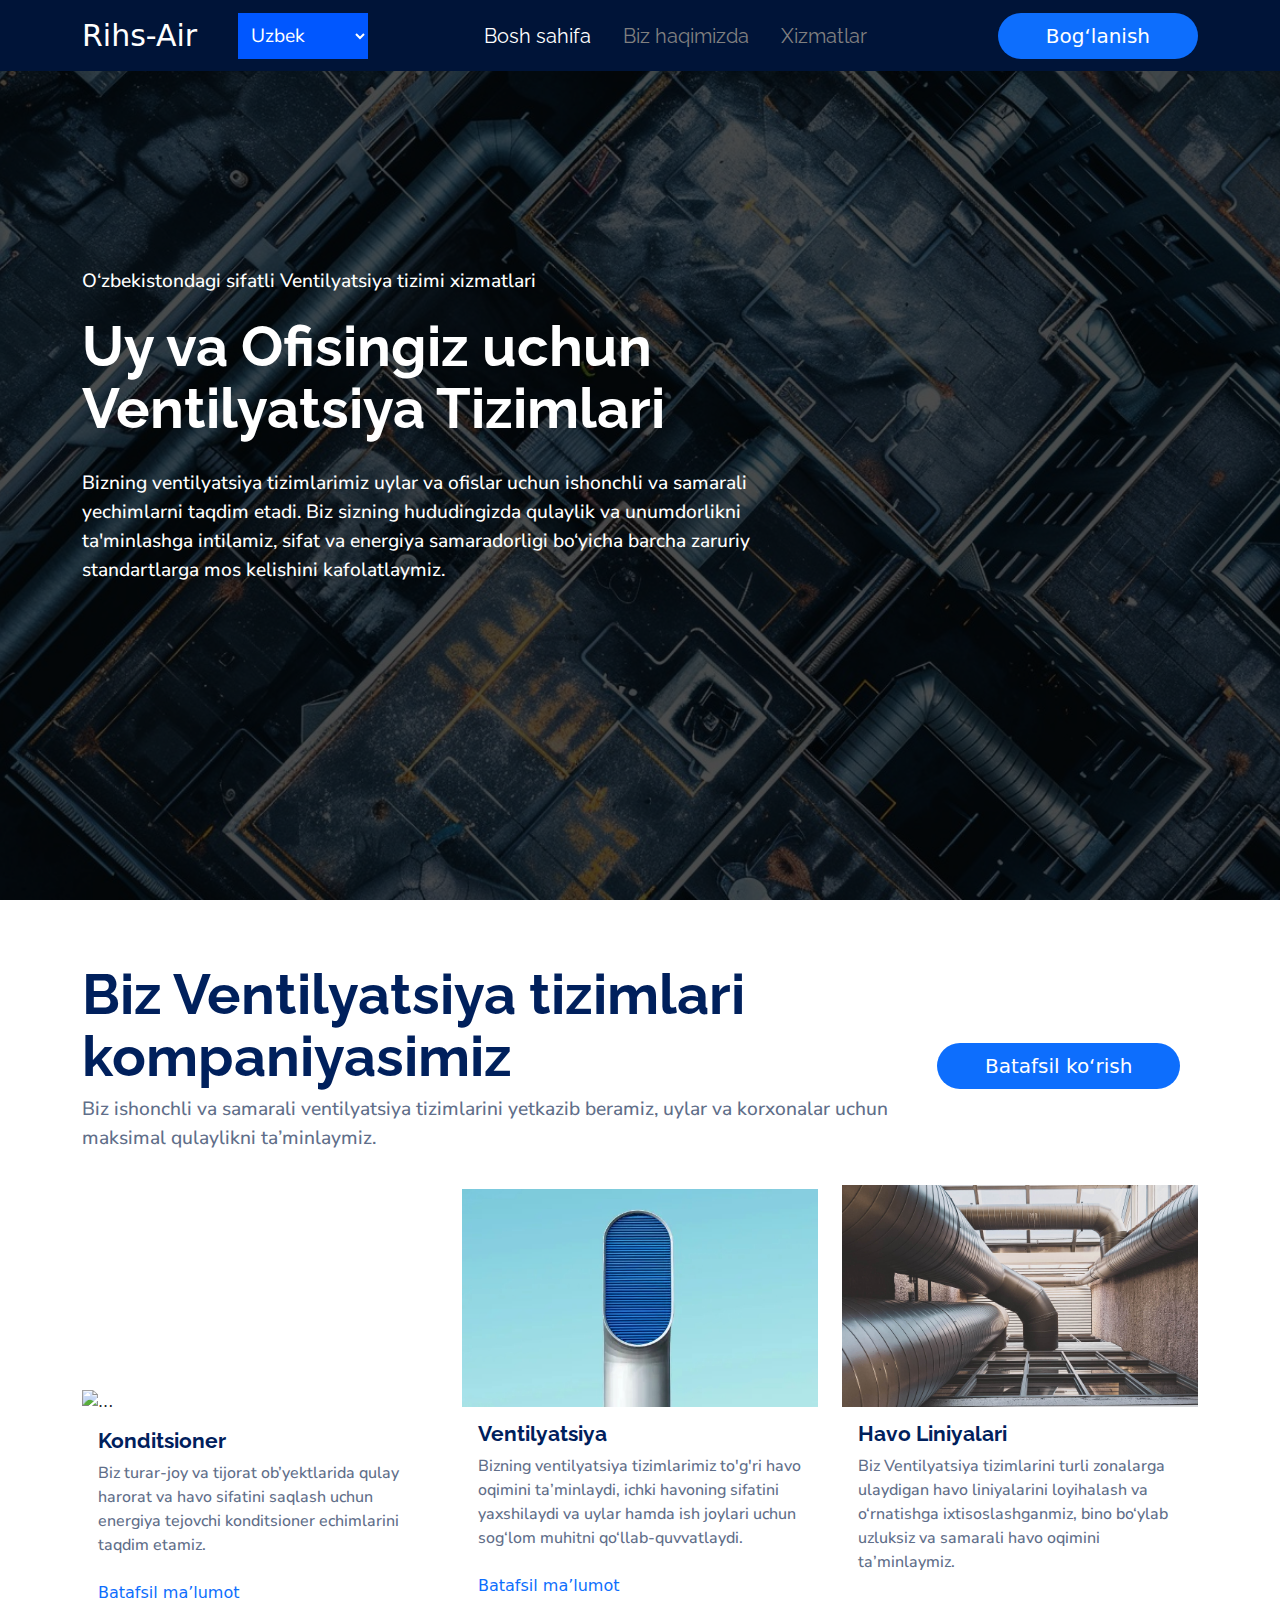
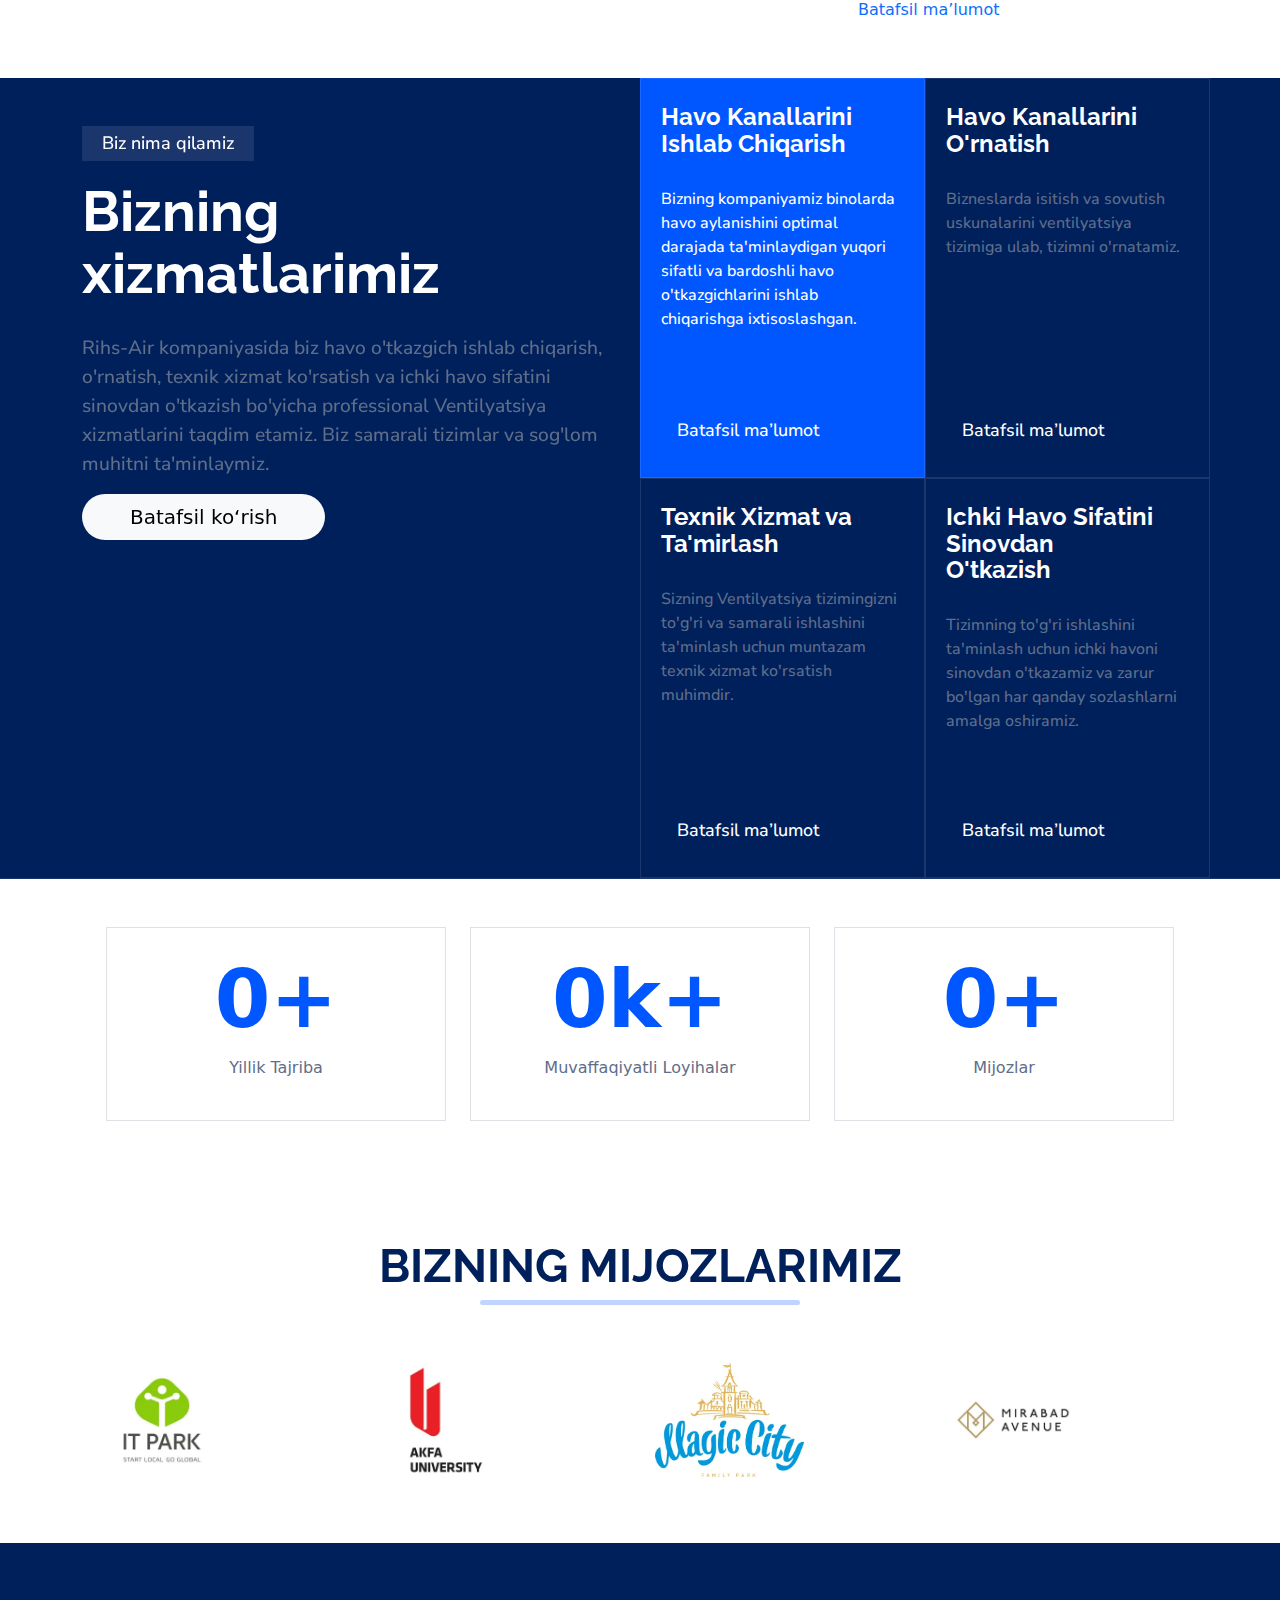
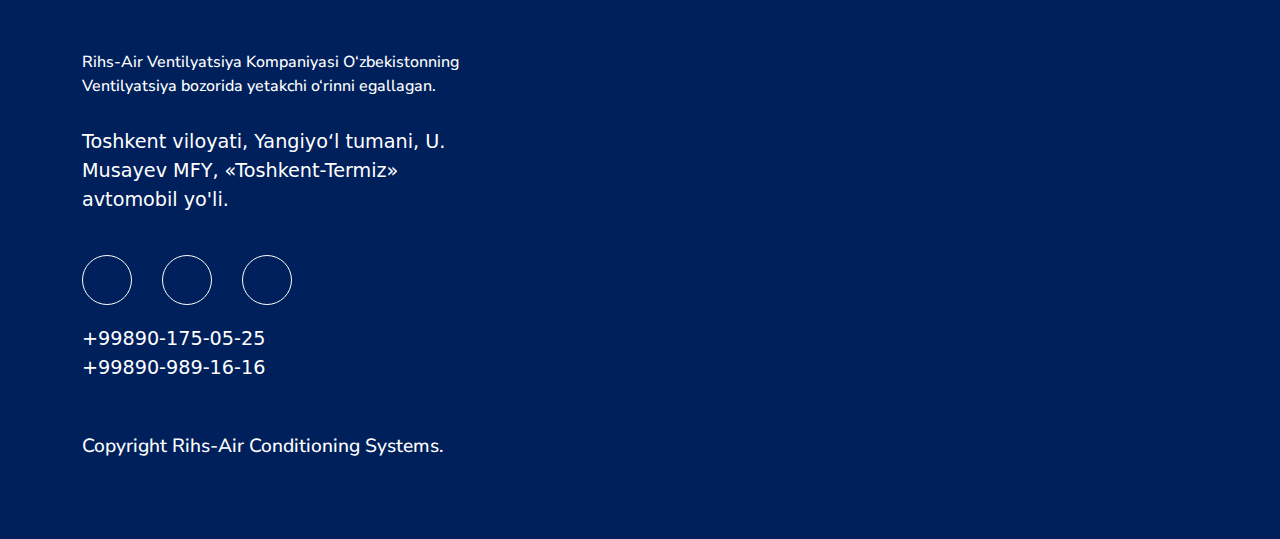
==== index.html @ bf38c109 "Update index.html" ====
<!DOCTYPE html>
<html lang="en">
<head>
    <meta charset="UTF-8">
    <meta name="viewport" content="width=device-width, initial-scale=1.0">
    <title>Home</title>

    <!-- Links -->
    <link rel="stylesheet" href="css/style.css">

    <!-- Bootstrap link -->
    <link rel="stylesheet" href="	https://cdn.jsdelivr.net/npm/bootstrap@5.3.3/dist/css/bootstrap.min.css">
    <link rel="stylesheet" href="	https://cdn.jsdelivr.net/npm/bootstrap@5.3.3/dist/js/bootstrap.bundle.min.js">

    <!-- Icon link -->
    <link rel="stylesheet" href="https://cdnjs.cloudflare.com/ajax/libs/font-awesome/6.6.0/css/all.min.css" integrity="sha512-Kc323vGBEqzTmouAECnVceyQqyqdsSiqLQISBL29aUW4U/M7pSPA/gEUZQqv1cwx4OnYxTxve5UMg5GT6L4JJg==" crossorigin="anonymous" referrerpolicy="no-referrer" />
</head>
<body>
    <!-- Navigation Bar -->
    <div class="navigation-bar">
        <nav class="navbar navbar-expand-lg navbar-dark">
            <div class="container">
                <!-- Logo -->
                <a class="navbar-brand" href="#">
                    <h5" class="offcanvas-title" id="offcanvasNavbarLabel">Rihs-Air <i class="fa-solid fa-wind text-primary"></i></h5>
                </a>
                <!-- Language Selector -->
                <select id="language-selector" class="language-selector">
                    <option value="uz">Uzbek</option>
                    <option value="en">English </option>
                    <option value="ru">Russian</option>
                </select>
                
                <!-- Toggle Btn -->
                <button class="navbar-toggler shadow-none border-0 bg-primary" type="button" data-bs-toggle="offcanvas" data-bs-target="#offcanvasNavbar" aria-controls="offcanvasNavbar" aria-label="Toggle navigation">
                    <span class="navbar-toggler-icon "></span>
                </button>
          
                <!-- SideBar -->
                <div class="sidebar offcanvas offcanvas-start" tabindex="-1" id="offcanvasNavbar" aria-labelledby="offcanvasNavbarLabel">
              
                    <!-- Sidebar Header -->
                    <div class="offcanvas-header border-bottom">
                        <h5 class="offcanvas-title" id="offcanvasNavbarLabel">Rihs-Air <i class="fa-solid fa-wind text-primary"></i></h5>
                        <button type="button" class="btn-close bg-white" data-bs-dismiss="offcanvas" aria-label="Close"></button>
                    </div>
              
                    <!-- Sidebar Body -->
                    <div class="offcanvas-body d-flex flex-column p-4 p-lg-0 flex-lg-row">
                        <ul class="navbar-nav justify-content-center align-items-center fs-5 flex-grow-1 pe-3">
                            <li class="nav-item mx-2">
                                <a 
                                    class="nav-link acive" 
                                    aria-current="page" 
                                    href="index.html"
                                    id="nav-home"
                                ></a>
                            </li>
                            <li class="nav-item mx-2">
                                <a 
                                    class="nav-link" 
                                    href="about.html"
                                    id="nav-about"
                                ></a>
                            </li>
                            <li class="nav-item mx-2">
                                <a 
                                    class="nav-link" 
                                    href="services.html"
                                    id="nav-service"
                                ></a>
                            </li>
                        </ul>
                        <!-- Get in Touch -->
                        <div class="d-flex justify-content-center align-items-center">
                            <a href="#footer">
                                <button 
                                    type="button" 
                                    class="btn btn-primary border-0 rounded-5 px-5 py-2 fs-5"
                                    id="contact-button"
                                ></button>
                            </a>
                        </div>
                    </div>
                </div>
            </div>
        </nav>
    </div>
    <!-- Header -->
    <header class="header">
        <div class="header-box pt-3">
            <!-- Home Banner -->
            <div class="container home_banner">
                <div class="home_banner_section d-flex row">
                    <div class="col-12 col-lg-8 banner_text_block">
                        <p class="link" id="header-link"></p>
                        <h1 class="hero" id="header-title"></h1>
                        <p class="description" id="header-description"></p>
                    </div>
                </div>
            </div>
        </div>
    </header>

    <!-- About -->
    <section class="about">
        <div class="container">
            <div class="row about d-flex align-items-center py-3 mt-2 mt-lg-5">
              <div class="col-lg-9 col-sm-12">
                <h2 id="about-main-title"></h2>
                <p class="description" id="about-main-desc"></p>
              </div>
              <div class="col-lg-3 col-sm-12">
                <a href="about.html">
                    <button 
                        type="button" 
                        class="btn btn-primary border-0 rounded-5 px-5 py-2 fs-5 view-button"
                    ></button>
                </a>
              </div>
            </div>
            <div class="section service_section">
              <div class="row row-cols-1 row-cols-md-3 g-4  mb-5 border-1">
                <div class="col">
                  <div class="card h-100 border-0">
                    <img src="about/air-conditioning.jpg" class="card-img-top rounded-0" alt="...">
                    <div class="card-body">
                      <h5 class="card-title" id="about-card-title1"></h5>
                      <p class="card-text" id="about-card-desc1"></p>
                    </div>
                    <div class="card-footer border-0 bg-white">
                        <a 
                            href="about.html#about_section_1"
                            class="learn-more"
                            > <i class="fa-solid fa-arrow-up-right-from-square"></i>
                        </a>
                    </div>
                  </div>
                </div>
                <div class="col">
                  <div class="card h-100 border-0" id="ventilation">
                    <img src="images/about/ventilation.jpg" class="card-img-top rounded-0" alt="...">
                    <div class="card-body">
                      <h5 class="card-title" id="about-card-title2"></h5>
                      <p class="card-text" id="about-card-desc2"></p>
                    </div>
                    <div class="card-footer border-0 bg-white">
                        <a 
                            href="pages/about.html#about_section_1"
                            class="learn-more"
                            > <i class="fa-solid fa-arrow-up-right-from-square"></i>
                        </a>
                    </div>
                  </div>
                </div>
                <div class="col">
                  <div class="card h-100 border-0" id="air-lines">
                    <img src="images/about/air-lines.jpg" class="card-img-top rounded-0" alt="...">
                    <div class="card-body">
                      <h5 class="card-title" id="about-card-title3"></h5>
                      <p class="card-text" id="about-card-desc3"></p>
                    </div>
                    <div class="card-footer border-0 bg-white">
                        <a 
                            href="about.html#about_section_1"
                            class="learn-more"
                            > <i class="fa-solid fa-arrow-up-right-from-square"></i>
                        </a>
                    </div>
                  </div>
                </div>
              </div>
            </div>
          </div>
    </section>

    <!-- Our services starts -->
    <section class="our-services">
        <div class="container">
            <div class="row">
                <div class="text-block py-5 col-12 col-md-6 col-lg-6">
                    <div class="subheading" id="subheading"></div>
                    <h2 id="service-main-title"></h2>
                    <p class="description" id="service-main-desc"></p>
                    <a href="services.html#services">
                        <button type="button" class="btn btn-light border-0 rounded-5 px-5 py-2 fs-5 view-button"></button>
                    </a>
                </div>
                <div class="blocks-wrap col-12 col-md-6 col-sm-12">
                    <div class="cards_box row row-cols-lg-2 row-cols-md-1">
                        <!-- hvac producing -->
                        <div class="card  rounded-0 active">
                            <div class="card_body">
                                <h5 class="card-title" id="service-card-title1"></h5>
                                <p class="card-text text-white" id="service-card-desc1"></p>
                            </div>
                            <div class="card-footer rounded-0 bg-transparent border-0">
                                <a href="services.html#hvac-producing" class="learn-more"> <i class="fa-solid fa-arrow-up-right-from-square"></i></a>
                            </div>
                        </div>
                        <!-- hvac installation -->
                        <div class="card  rounded-0">
                            <div class="card_body">
                                <h5 class="card-title" id="service-card-title2"></h5>
                                <p class="card-text" id="service-card-desc2"></p>
                            </div>
                            <div class="card-footer rounded-0 bg-transparent border-0">
                                <a href="services.html#air-installation" class="learn-more"> <i class="fa-solid fa-arrow-up-right-from-square"></i></a>
                            </div>
                        </div>
                        <!-- maintance and repair -->
                        <div class="card rounded-0">
                            <div class="card_body">
                                <h5 class="card-title" id="service-card-title3"></h5>
                                <p class="card-text" id="service-card-desc3"></p>
                            </div>
                            <div class="card-footer rounded-0 bg-transparent border-0">
                                <a href="services.html#maintance-repair" class="learn-more"> <i class="fa-solid fa-arrow-up-right-from-square"></i></a>
                            </div>
                        </div>
                        <!-- indoor quality air testing -->
                        <div class="card rounded-0">
                            <div class="card_body">
                                <h5 class="card-title" id="service-card-title4"></h5>
                                <p class="card-text" id="service-card-desc4"></p>
                            </div>
                            <div class="card-footer rounded-0 bg-transparent border-0">
                                <a href="services.html#air-testing" class="learn-more"> <i class="fa-solid fa-arrow-up-right-from-square"></i></a>
                            </div>
                        </div>
                    </div>
                </div>
            </div>
        </div>
    </section>

    <!-- Numbers Section -->
    <section class="container">
        <div class="numbers-section">
            <!-- Numbers Wrapper -->
            <div class="section_2">
                <div class="container">
                    <!-- Numbers Wrapper -->
                    <div class="container py-5">
                        <div class="row text-center counters">
                            <div class="col-12 col-md-4 mb-4">
                                <div class="counter border p-4">
                                    <h1 class="display-4"><span data-count="16">0</span>+</h1>
                                    <p id="numbers-experience-text"></p>
                                </div>
                            </div>
                            <div class="col-12 col-md-4 mb-4">
                                <div class="counter border p-4">
                                    <h1 class="display-4"><span data-count="1">0</span>k+</h1>
                                    <p id="numbers-project-text"></p>
                                </div>
                            </div>
                            <div class="col-12 col-md-4 mb-4">
                                <div class="counter border p-4">
                                    <h1 class="display-4"><span data-count="50">0</span>+</h1>
                                    <p id="numbers-client-text"></p>
                                </div>
                            </div>
                        </div>
                    </div>
                </div>
            </div>
        </div>
    </section>

    <!-- Our Clients -->
    <section id="logoCarousel" class="container carousel slide my-5" data-ride="carousel">
        <h2 id="clients-main-title"></h2>
        <hr>
        <div class="carousel-inner">
            <div class="carousel-item active">
                <div class="row">
                    <div class="col-6 col-md-3"><a href="https://example1.com"><img src="images/client-logos/it-park.webp" class="img" alt="Logo 1"></a></div>
                    <div class="col-6 col-md-3"><a href="https://example2.com"><img src="images/client-logos/akfa-university.webp" class="img-fluid" alt="Logo 2"></a></div>
                    <div class="col-6 col-md-3"><a href="https://example3.com"><img src="images/client-logos/magic-city.webp" class="img-fluid" alt="Logo 3"></a></div>
                    <div class="col-6 col-md-3"><a href="https://example4.com"><img src="images/client-logos/mirabad-avenue.webp" class="img-fluid" alt="Logo 4"></a></div>
                </div>
            </div>
            <div class="carousel-item w-100">
                <div class="row">
                    <div class="col-6 col-md-3"><a href="https://example5.com"><img src="images/client-logos/ecobozor.jpg" class="img-fluid" alt="Logo 5"></a></div>
                    <div class="col-6 col-md-3"><a href="https://example6.com"><img src="images/client-logos/next.webp" class="img-fluid" alt="Logo 6"></a></div>
                    <div class="col-6 col-md-3"><a href="https://example7.com"><img src="images/client-logos/texnopark.webp" class="img-fluid" alt="Logo 7"></a></div>
                    <div class="col-6 col-md-3"><a href="https://example8.com"><img src="images/client-logos/uz-gtl.webp" class="img-fluid" alt="Logo 8"></a></div>
                </div>
            </div>
        </div>
    </section>

    <!-- Footer -->
    <footer class="footer" id="footer">
        <div class="container">
            <div class="footer-container row row-cols-1 row-cols-lg-2 py-5">
                <div class="footer-wrapper col">
                    <div class="footer-brand-wrapper">
                        <p class="footer-brand-description" id="footer-brand-description"></p>
                        <div class="footer-location">
                            <a href="#map" id="footer-location">
                                <i class="fa-solid fa-location-dot"></i>
                            </a>
                        </div>
                        <div class="footer-social-icons">
                            <a href="#"><i class="fa-brands fa-instagram"></i></a>
                            <a href="#"><i class="fa-brands fa-facebook"></i></a>
                            <a href="https://t.me/akhmedov_2303"><i class="fa-brands fa-telegram"></i></a>
                        </div>
                        <div class="footer-call">
                            <div>
                                <i class="fa-solid fa-phone"></i>
                                <a href="#">+99890-175-05-25</a>
                            </div>
                            <div>
                                <i class="fa-solid fa-phone"></i>
                            <a href="#">+99890-989-16-16</a>
                            </div>
                        </div>
                    </div>
                    <div class="footer-copyright">
                        <i class="fa-regular fa-copyright"></i>
                        Copyright Rihs-Air Conditioning Systems.
                    </div>
                </div>
                <div class="map mb-5 mb-lg-0">
                    <iframe 
                        src="https://www.google.com/maps/embed?pb=!1m18!1m12!1m3!1d3001.8634225389455!2d69.1110984!3d41.2029511!2m3!1f0!2f0!3f0!3m2!1i1024!2i768!4f13.1!3m3!1m2!1s0x38ae63002efed39b%3A0xd176d3b15d344e1a!2sRIHS%20AIR!5e0!3m2!1sen!2s!4v1733334940782!5m2!1sen!2s" 
                        allowfullscreen="" 
                        loading="lazy" 
                        referrerpolicy="no-referrer-when-downgrade"
                        id="map"
                    ></iframe>
                </div>
            </div>
        </div>
    </footer>


    <script src="script.js"></script>
    <script src="data-js/home-data.js"></script>
    <script src="https://code.jquery.com/jquery-3.5.1.slim.min.js"></script>
    <script src="https://cdn.jsdelivr.net/npm/@popperjs/core@2.9.3/dist/umd/popper.min.js"></script>
    <script src="https://maxcdn.bootstrapcdn.com/bootstrap/4.5.2/js/bootstrap.min.js"></script>
    <!-- <script src="script.js"></script> -->
    <script src="https://cdn.jsdelivr.net/npm/bootstrap@5.3.3/dist/js/bootstrap.bundle.min.js"></script>  
</body>
</html>
---- css/style.css ----
@import url('https://fonts.googleapis.com/css2?family=Raleway:ital,wght@0,100..900;1,100..900&display=swap');
@import url('https://fonts.googleapis.com/css2?family=Nunito+Sans:ital,opsz,wght@0,6..12,200..1000;1,6..12,200..1000&family=Raleway:ital,wght@0,100..900;1,100..900&display=swap');

:root {
   --primary-dark:#00205c;
   --primary-gray: #5f6e89;
   --primary-color: #0057ff;
   --primary-font-raleway: 'Raleway', sans-serif;
   --primary-font-nunito: "Nunito Sans", sans-serif;

}

* {
    box-sizing: border-box;
}

body {
    color: var(--primary-dark);
    font-family: Nunito, sans-serif;
    font-size: 18px;
    font-weight: 500;
    line-height: 1.5em;
    text-decoration: none;
    position: relative;
}

/* -------------- Header -------------- */
.header {
    /* border: 1px solid red; */
    width: 100%;
    height: 100vh;
    background-image: url(../images/header/home-background-3.jpg);
    background-size: cover;
    background-position: center;
    background-repeat: no-repeat;
}

.header-box {
    width: 100%;
    height: 100vh;
    background-color: rgba(0, 0, 0, 0.7);
}

/* -------------- Nav Bar -------------- */
.navigation-bar {
    background-color: #001438;
    width: 100%;
    margin: 0 auto;
    position: fixed;
    z-index: 1;
}

.offcanvas-title {
    color: #fff;
    font-size: 1.5em;
}

/* Language Selector */
.language-selector {
   width: 130px;
   margin-left: 25px; 
   padding: 9px;
   border: none;
   /* border-radius: 15px; */
   background-color: #0057ff;
   color: #fff;
   /* display: none; */
   font-size: 1.2rem;
   font-family: var(--primary-font-nunito);
}

.language-selector option {
    font-size: 1.2rem;
    font-family: var(--primary-font-nunito);
    color: var(--primary-dark);
    background-color: #fff;
}

@media (max-width: 991px) {
    .language-selector {
        width: 100px;
        margin: 0 auto;
        padding: 5px;
    }
}
/* ---------------- */

.offcanvas-body .nav-link {
    font-family: var(--primary-font-raleway);
    color: gray;
    position: relative;
}

.offcanvas-body .nav-link::before {
    content: "";
    position: absolute;
    bottom: 0;
    left: 50%;
    transform: translateX(-50%);
    width: 0;
    height: 2px;
    background-color: var(--primary-color);
    visibility: hidden;
    transition: 0.3s ease-in-out;
}

.offcanvas-body .nav-link:hover::before {
    width: 100%;
    visibility: visible;
}

.offcanvas-body .nav-link:hover::before, .nav-link.active::before {
    width: 100%;
    visibility: visible;
}

@media (min-width: 992px) { /* Adjust breakpoint as needed */
    .offcanvas-body .nav-link:hover {
        color: #fff;
    }
    .offcanvas-body .navbar-nav .acive {
        color: #fff;
    }
}

@media (max-width: 992px) { /* Adjust breakpoint as needed */
    .offcanvas-body {
      background-color: #00205c;
    }
    .offcanvas-header {
        background-color: #00205c;
    }
    .offcanvas-body .nav-link:hover {
        color: #fff;
    }
    .offcanvas-body .navbar-nav .acive {
        color: #fff;
    }
}


/* -------------- Home Banner in the Header -------------- */
.home_banner {
    /* border: 1px solid yellow; */
    height: 90vh;
    display: flex;
    align-items: center;
    justify-content: center;
    flex-direction: column;
}

.home_banner_section {
    /* border: 1px solid red; */
    display: flex;
    justify-content: space-between;
    align-items: center;
}

@media (max-width: 992px) { /* Adjust breakpoint as needed */
    .home_banner_section {
      flex-direction: column-reverse; /* Reverse order on smaller screens */
    }
}

.banner_text_block {
    /* border: 1px solid; */
    width: 60%;
}

.banner_text_block .link {
    margin: 10px 0;
    font-family: var(--primary-font-nunito);
    font-weight: 500;
    font-size: 1rem;
    line-height: 1.5em;
    color: #fff;
}

.banner_text_block .hero {
    margin: 20px 0 10px;
    font-family: var(--primary-font-raleway);
    font-weight: 700;
    font-size: 3rem;
    line-height: 1.1em;
    color: #fff;
}

.banner_text_block .description {
    margin: 30px 0 0;
    font-family: var(--primary-font-nunito);
    font-weight: 500;
    font-size: 1rem;
    line-height: 1.5em;
    color: #fff;
}

.banner_text_block .banner_buttons {
    margin-top: 50px;
}
.blue_img_tablet, .lines_img_tablet {
    display: none;
}

@media (max-width: 368px) {
    .banner_text_block .link {
        font-size: 0.8rem;
    }
    .banner_text_block .hero {
        font-size: 2.5rem;
    }
    .banner_text_block .description {
        font-size: 0.8rem;
    }
}

@media (min-width: 1200px) {
    .banner_text_block .link {
        font-size: 1.2rem;
    }
    .banner_text_block .hero {
        font-size: 3.5rem;
    }
    .banner_text_block .description {
        font-size: 1.2rem;
    }
}

/* -------------- About Section -------------- */
.about h2 {
    font-family: var(--primary-font-raleway);
    font-weight: 700;
    font-size: 3rem;
    line-height: 1.1em;
    color: var(--primary-dark);
}

.about .description {
    font-family: var(--primary-font-nunito);
    font-weight: 500;
    font-size: 1rem;
    line-height: 1.5em;
    color: var(--primary-gray);
}

.service_section .row {
    display: flex;
    align-items: baseline;
}

.service_section .row .card {
    height: 100vh;
    display: flex;
    position: relative;
    transition: transform 0.5s ease, box-shadow 0.5s ease;
}

.service_section .row .card:hover {
    transform: scale(1.001);
    box-shadow: 0 15px 30px rgba(0, 0, 0, 0.3),
                0 -2px 30px rgba(0, 0, 0, 0.3);
}

.service_section .card-title {
    font-family: var(--primary-font-raleway);
    font-weight: 700;
    font-size: 1.3rem;
    line-height: 1.1em;
    color: var(--primary-dark);
}

.service_section .card-text {
    /* border: 1px solid; */
    width: 100%;
    font-family: var(--primary-font-nunito);
    font-weight: 500;
    font-size: 1rem;
    line-height: 1.5em;
    color: var(--primary-gray);
}

.service_section .card-footer a {
    text-decoration: none;
}

@media (max-width: 368px) {
    .about h2 {
        font-size: 2.5rem;
    }
    .about .description {
        font-size: 0.8rem;
    }
}

@media (min-width: 1200px) {
    .about h2 {
        font-size: 3.5rem;
    }
    .about .description {
        font-size: 1.2rem;
    }
}

/* --------- Our Services ------------ */
.our-services {
    background-color: var(--primary-dark);
    border-bottom: 1px solid rgba(255, 255, 255, 0.1);
}

.our-services .row {
    display: flex;
    align-items: start;
}

.our-services .row .text-block{
    position: sticky;
    top: 0;
}

@media (max-width: 767px) { /* Adjust breakpoint as needed */
    .our-services .row .text-block {
      position: relative;
    }
}

.our-services .text-block .subheading {
    padding: 4px 20px;
    margin-bottom: 20px;
    font-family: var(--primary-font-nunito);
    font-weight: 500;
    font-size: 1.125rem;
    line-height: 1.5em;
    color: #fff;
    background-color: rgba(255, 255, 255, 0.1);
    display: inline-block;
}

.our-services .text-block h2 {
    font-family: var(--primary-font-raleway);
    font-weight: 700;
    font-size: 3rem;
    line-height: 1.1em;
    color: #fff;
}

.our-services .text-block .description {
    margin-top: 30px;
    font-family: var(--primary-font-nunito);
    font-weight: 500;
    font-size: 1rem;
    line-height: 1.5em;
    color: var(--primary-gray);
}

.our-services .blocks-wrap .card {
    background: var(--primary-dark);
    border: 1px solid rgba(255, 255, 255, 0.1);
    padding: 25px 20px;
    transition: all 0.7s;
    height: 400px;
    display: flex;
    justify-content: space-between;
}

.our-services .blocks-wrap .row .card:hover {
    background:#0057ff;
    color: #fff;
}

.our-services .blocks-wrap .card .card-title {
    padding: 0 8px 10px 0;
    width: 90%;
    font-family: var(--primary-font-raleway);
    font-weight: 700;
    font-size: 1.5rem;
    line-height: 1.1em;
    color: #fff;
}

.our-services .blocks-wrap .card .card-text {
    margin: 20px 0;
    font-family: var(--primary-font-nunito);
    font-weight: 500;
    font-size: 1rem;
    line-height: 1.5em;
    color: var(--primary-gray);
    transition: all 0.7s;
}

.our-services .blocks-wrap .active {
    background: var(--primary-color);
    color: #fff;
}

.our-services .blocks-wrap .row .card:hover .card-text {
    color: #fff;
}

.our-services .blocks-wrap .card .card-footer {
    margin: 0;
}

.our-services .blocks-wrap .card .card-footer a {
    font-family: var(--primary-font-nunito);
    font-weight: 500;
    font-size: 1.12rem;
    line-height: 1.5em;
    color: #fff;
    text-decoration: none;
    transition: all 0.5s;
}

.our-services .blocks-wrap .card .card-footer a:hover {
    color: var(--primary-dark);
}


@media (min-width: 1400px) {
    .our-services .blocks-wrap .card {
        height: 370px;
        display: flex;
        justify-content: space-between;
    }
    
}

@media (max-width: 991px) {
    .our-services .blocks-wrap .card {
        height: auto;
        display: flex;
        justify-content: space-between;
    }
}

@media (max-width: 368px) {
    .our-services .text-block h2 {
        font-size: 2.5rem;
    }
    .our-services .text-block .description {
        font-size: 0.8rem;
    }
}

@media (min-width: 1200px) {
    .our-services .text-block h2  {
        font-size: 3.5rem;
    }
    .our-services .text-block .description {
        font-size: 1.2rem;
    }
    .blocks-wrap .card .card-text {
        font-size: 1.2rem;
    }
}

/* ---------- Numbers Section ---------- */
/* Section-2 */
.section_2 {
    background-color: #fff;
}

.counters {
    color: #0057ff;
}

.counter h1 {
    font-size: 3rem;
    font-weight: 700; /* For better scaling on small devices */
    color: var(--primary-color);
}

.counter p {
    color: var(--primary-gray);
}

@media (min-width: 768px) {
    .counter h1 {
        font-size: 4rem;
    }
}

@media (min-width: 992px) {
    .counter h1 {
        font-size: 5rem;
    }
}

/* ---------- Carousel --------------- */
.carousel hr {
    width: 20rem;
    height: 5px;
    margin: auto;
    margin-bottom: 40px;
    background: var(--primary-color);
    border: none;
    border-radius: 5px;
    transition: 1s;
}

.carousel h2 {
    font-family: var(--primary-font-raleway);
    font-weight: 700;
    font-size: 46px;
    line-height: 1.1em;
    color: var(--primary-dark);
    text-align: center;
    text-transform: uppercase;
}

.row {
    display: flex;
    flex-direction: row;
    align-items: center;
    padding: auto;
}

.carousel-item {
    padding-left: 5px;
    width: 100%;
}

.carousel-item img {
    max-width: 150px;
    height: auto;
    transition: transform 0.3s ease;
}

.carousel-item img:hover {
    transform: scale(1.1);
}

/* Change the color of the carousel control icons */
.carousel-control-prev-icon,
.carousel-control-next-icon {
    background-color: rgba(0, 0, 0, 0.5); /* Semi-transparent black */
    width: 20px;  /* Adjust icon size if needed */
    height: 50px; /* Adjust icon size if needed */
    background-size: 100%, 100%;
}

.carousel-control-prev-icon {
    border: 1px solid black;
}

.carousel-control-next-icon {
    border: 1px solid black;
}

.carousel-control-prev-icon:hover,
.carousel-control-next-icon:hover {
    background-color: rgba(0, 0, 0, 0.8); /* Darker semi-transparent black on hover */
}

/* ----------- Footer Section ------------ */
.footer {
    margin: 0;
    padding: 0;
    background-color: var(--primary-dark);
    color: #fff;
    position: static;
}

@media (max-width: 992px) { /* Adjust breakpoint as needed */
    .footer-container {
      flex-direction: column-reverse; /* Reverse order on smaller screens */
    }
}

.footer-wrapper .footer-brand-wrapper {
    /* border: 1px solid #fff; */
    width: 70%;
}

.footer-wrapper .footer-brand-wrapper .footer-brand-description {
    margin-top: 30px;
    font-family: var(--primary-font-nunito);
    font-weight: 500;
    font-size: 1rem;
    line-height: 1.5em;
    color: #fff;
}

.footer-social-icons {
    margin-top: 40px;
    display: flex;
    flex-direction: row;
    align-items: center;
    /* justify-content: center; */

}

.footer-social-icons a {
    display: flex;
    align-items: center;
    justify-content: center;
    margin-right: 30px;
    width: 50px;
    height: 50px;
    border: 1px solid #fff;
    border-radius: 50%;
    text-decoration: none;
    color: #fff;
    transition: 0.5s;
    font-size: 1rem;
}

.footer-social-icons a:hover {
    border: 1px solid var(--primary-color);
    color: var(--primary-color);
    
}

.footer-location {
    margin-top: 30px;
}

.footer-location a {
    text-decoration: none;
    color: #fff;
}

.footer-call {
    margin-top: 20px;
    margin-bottom: 0;
}

.footer-call a {
    text-decoration: none;
    color: #fff;
    transition: 1s;
}

.footer-call a:hover {
    color: var(--primary-color);
}

.footer-copyright {
    margin-top: 50px;
    font-family: var(--primary-font-nunito);
    font-weight: 500;
    font-size: 1rem;
    line-height: 1.5em;
    color: #fff;
}

footer .map {
    /* border: 1px solid red; */
    display: flex;
    align-items: center;
    justify-content: center;
}

iframe {
    /* border-radius: 1em; */
    border: none;
    width: 700px;
    height: 500px;
    opacity: 0.8;
    transition: 0.3s ease-in-out;
    /* margin: 0 auto; */
}

iframe:hover {
    /* transform: scale(1.05); */
    opacity: 1;
}

@media (max-width: 368px) {
    .footer-brand-description {
        font-size: 0.8rem;
    }
   .footer a {
        font-size: 0.8rem;
    }
   .footer-copyright {
        font-size: 0.8rem;
    }
}

@media (min-width: 1200px) {
    .footer-brand-description {
        font-size: 1.2rem;
    }
    .footer a {
        font-size: 1.2rem;
    }
    .footer-copyright {
        font-size: 1.2rem;
    }  
}
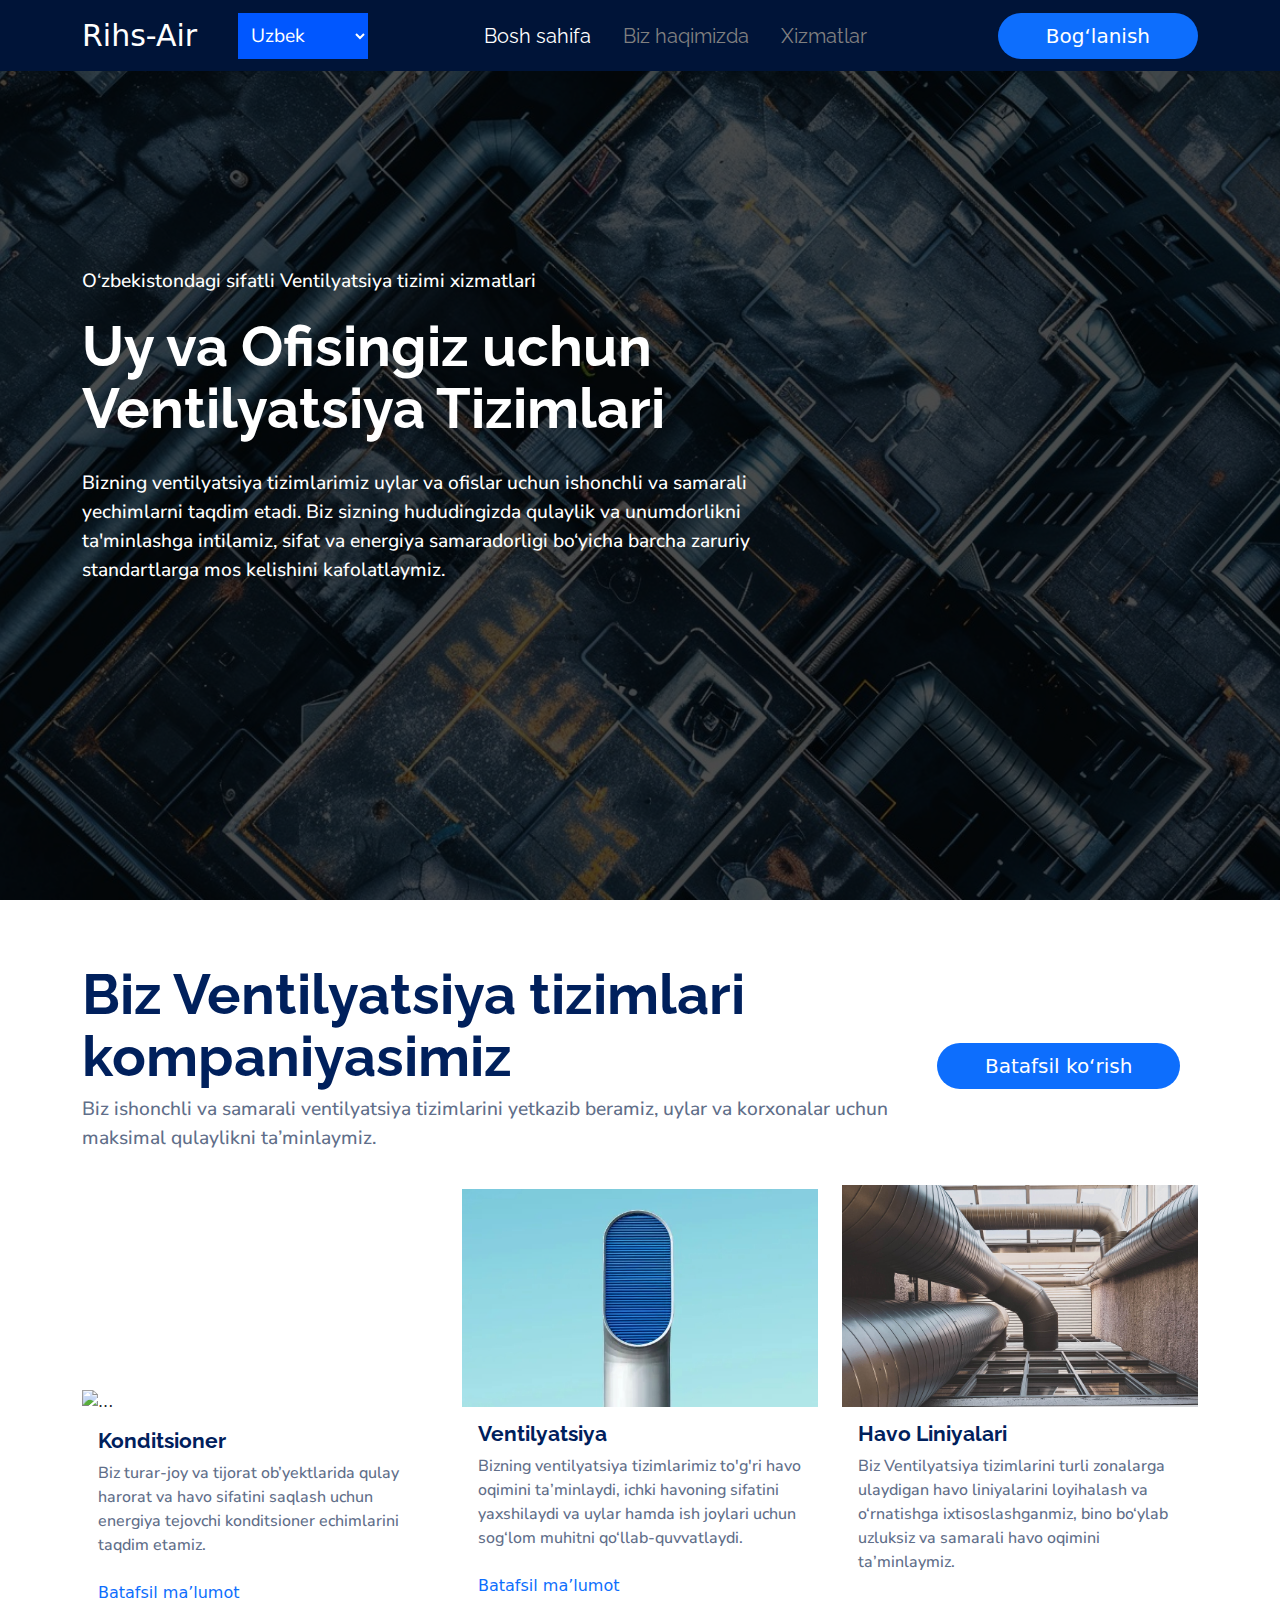
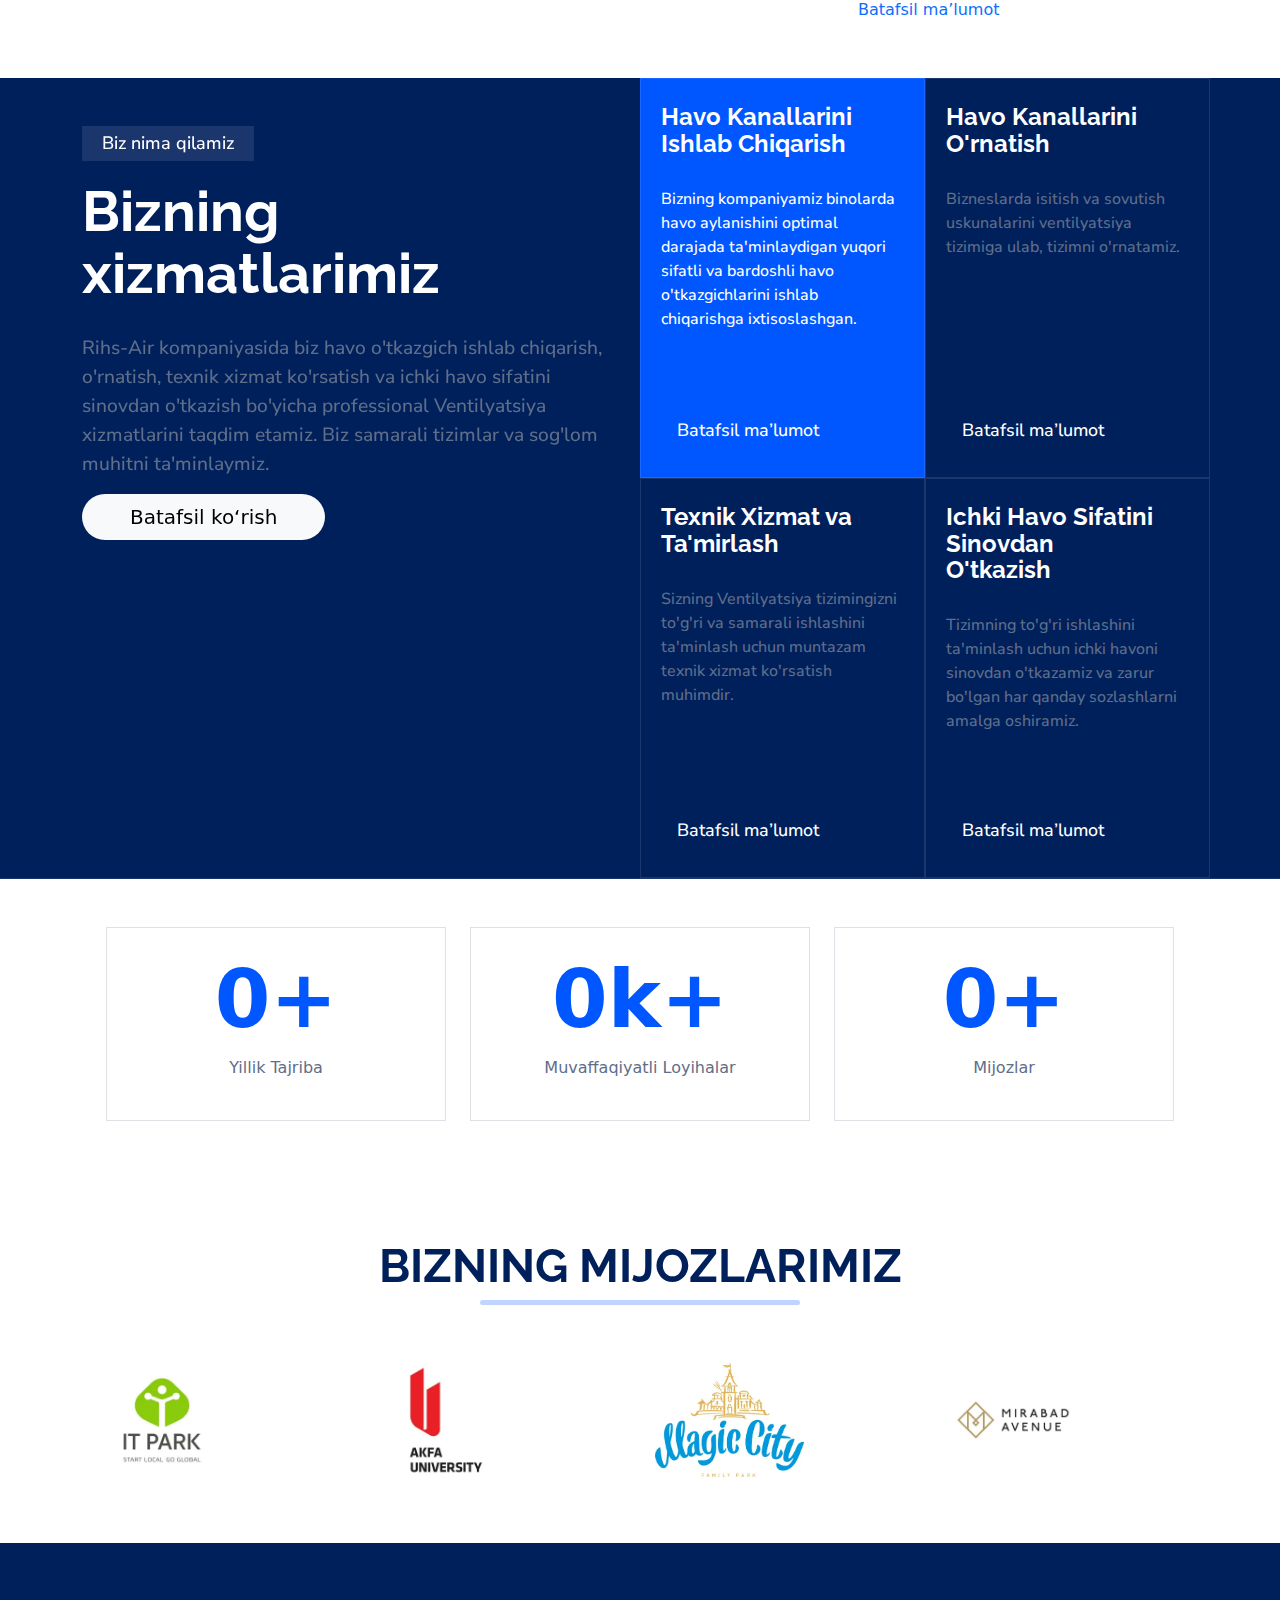
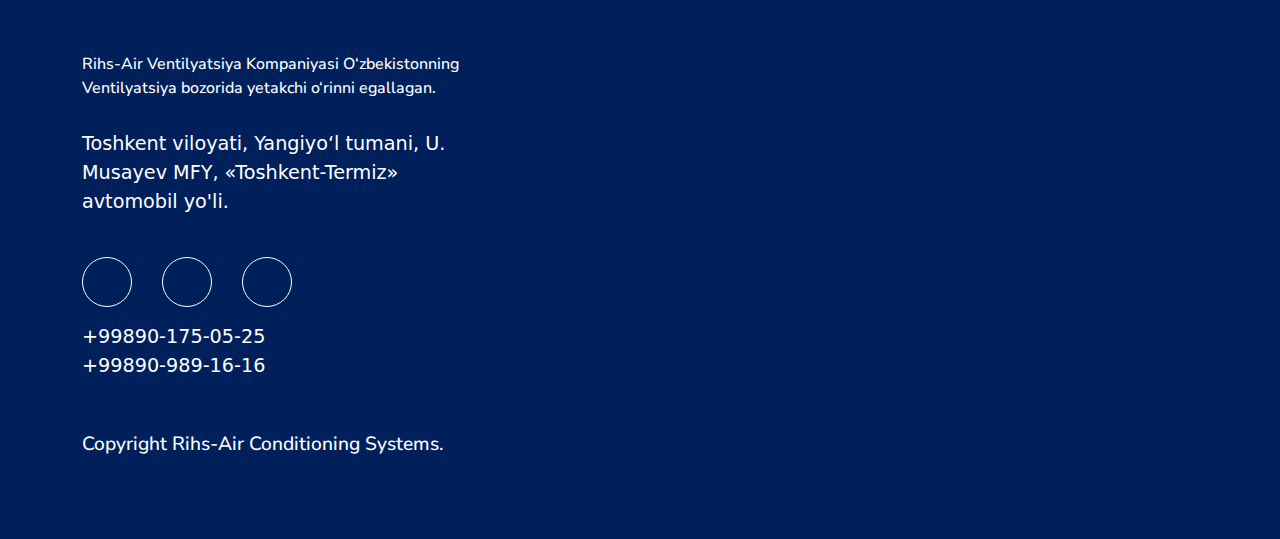
==== commit 59060f3a: "Update index.html" ====
--- a/index.html
+++ b/index.html
@@ -309,7 +309,7 @@
                             <a href="#"><i class="fa-brands fa-facebook"></i></a>
                             <a href="https://t.me/akhmedov_2303"><i class="fa-brands fa-telegram"></i></a>
                         </div>
-                        <div class="footer-call">
+                        <div class="footer-call mt-3">
                             <div>
                                 <i class="fa-solid fa-phone"></i>
                                 <a href="#">+99890-175-05-25</a>
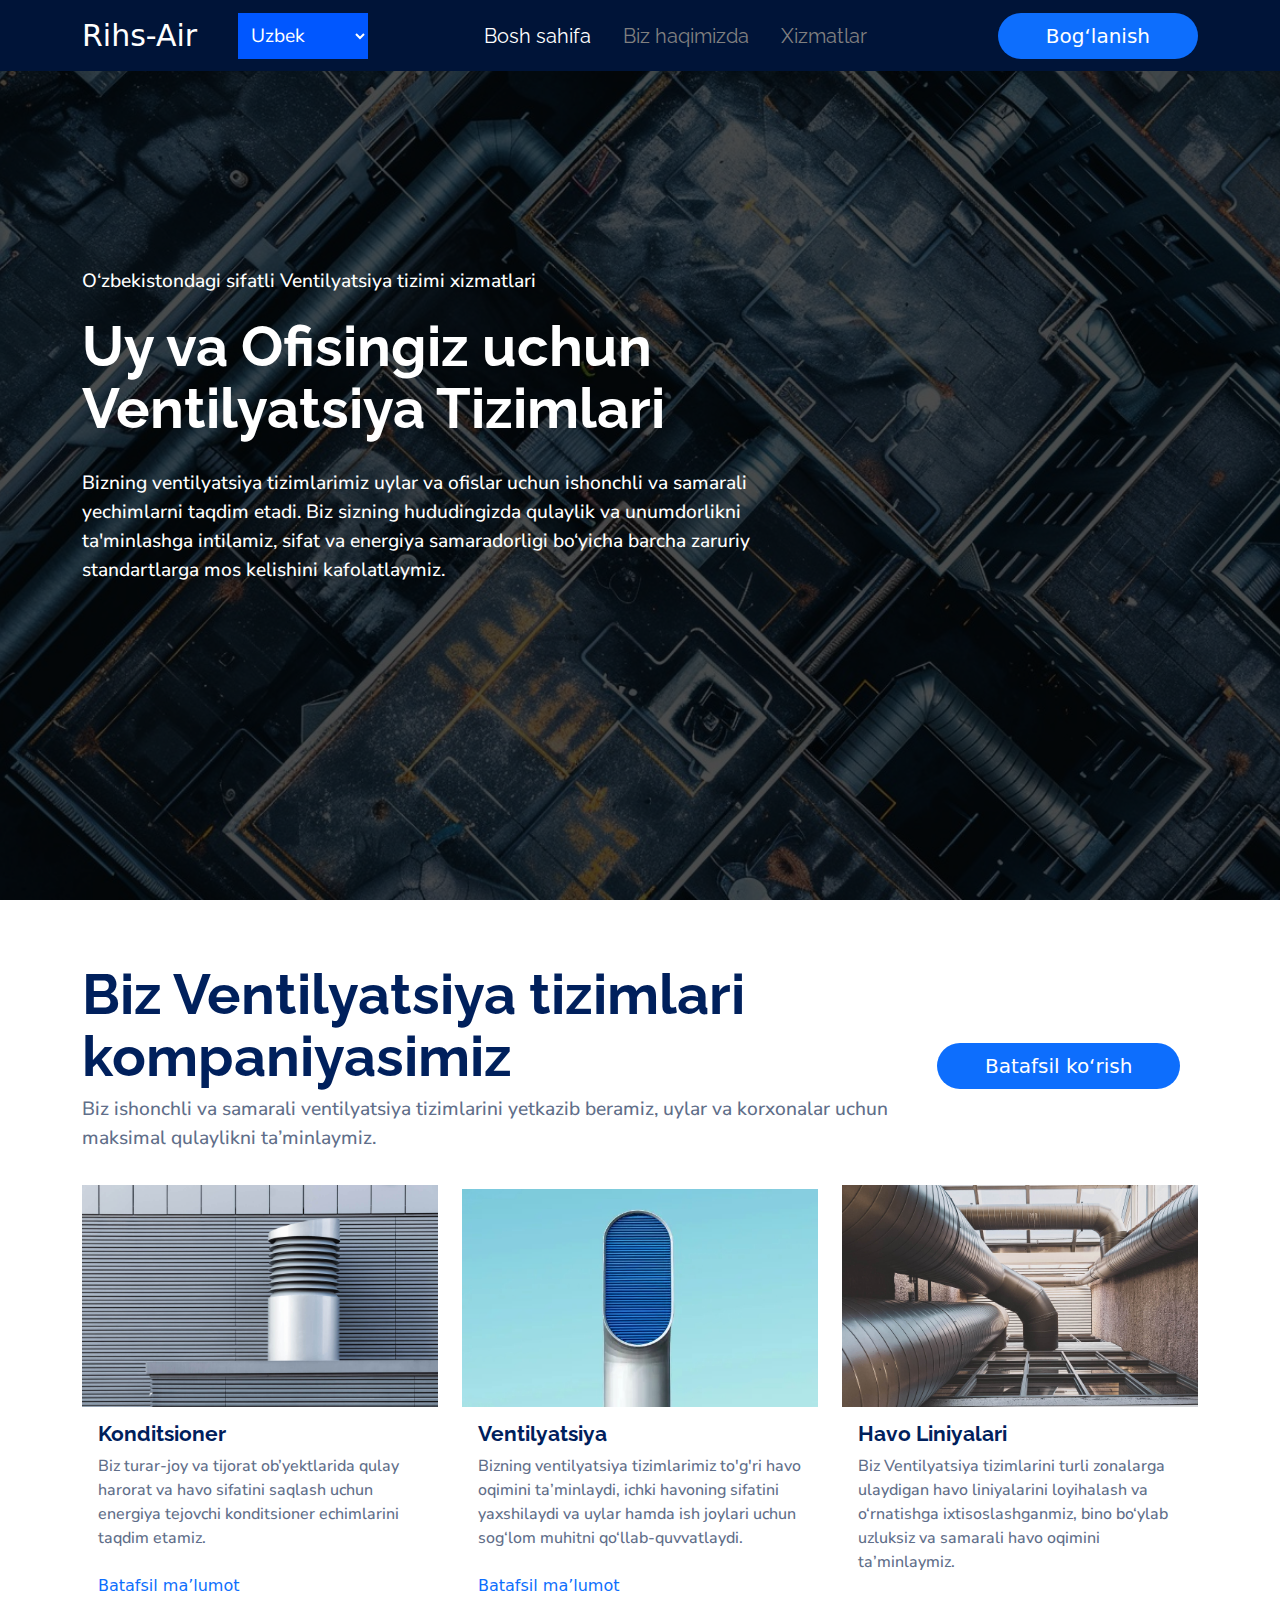
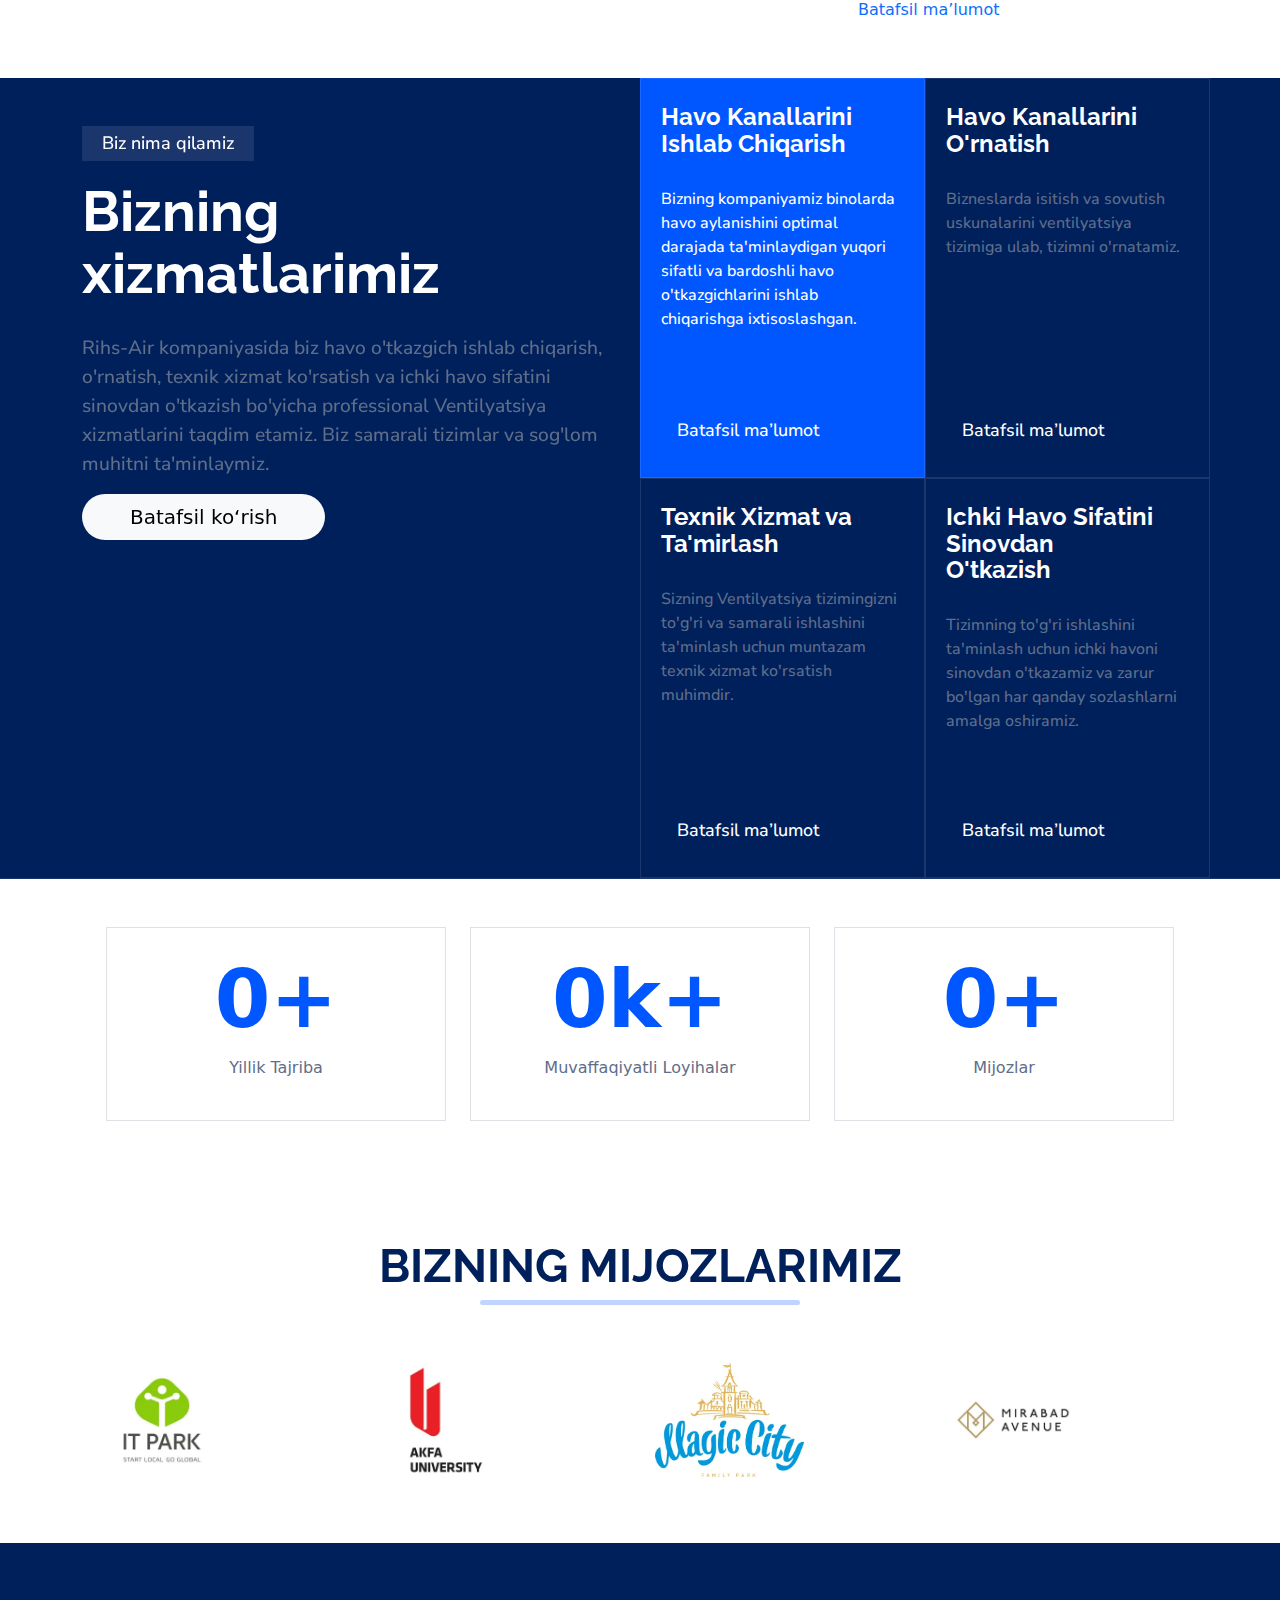
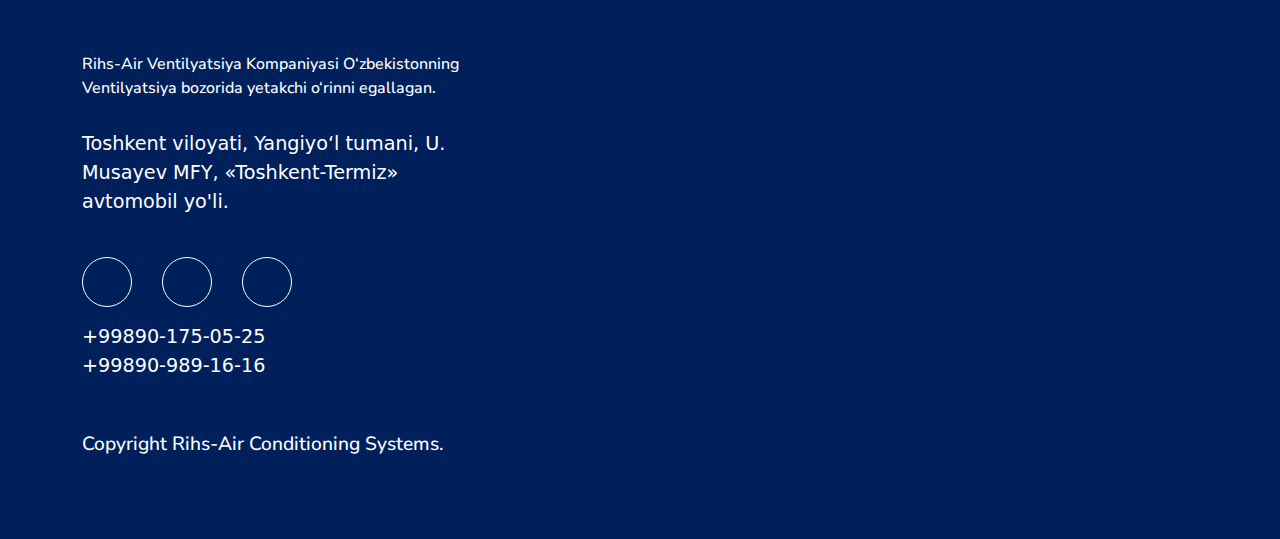
==== commit 361352e4: "Update index.html" ====
--- a/index.html
+++ b/index.html
@@ -123,7 +123,7 @@
               <div class="row row-cols-1 row-cols-md-3 g-4  mb-5 border-1">
                 <div class="col">
                   <div class="card h-100 border-0">
-                    <img src="about/air-conditioning.jpg" class="card-img-top rounded-0" alt="...">
+                    <img src="images/about/air-conditioning.jpg" class="card-img-top rounded-0" alt="...">
                     <div class="card-body">
                       <h5 class="card-title" id="about-card-title1"></h5>
                       <p class="card-text" id="about-card-desc1"></p>
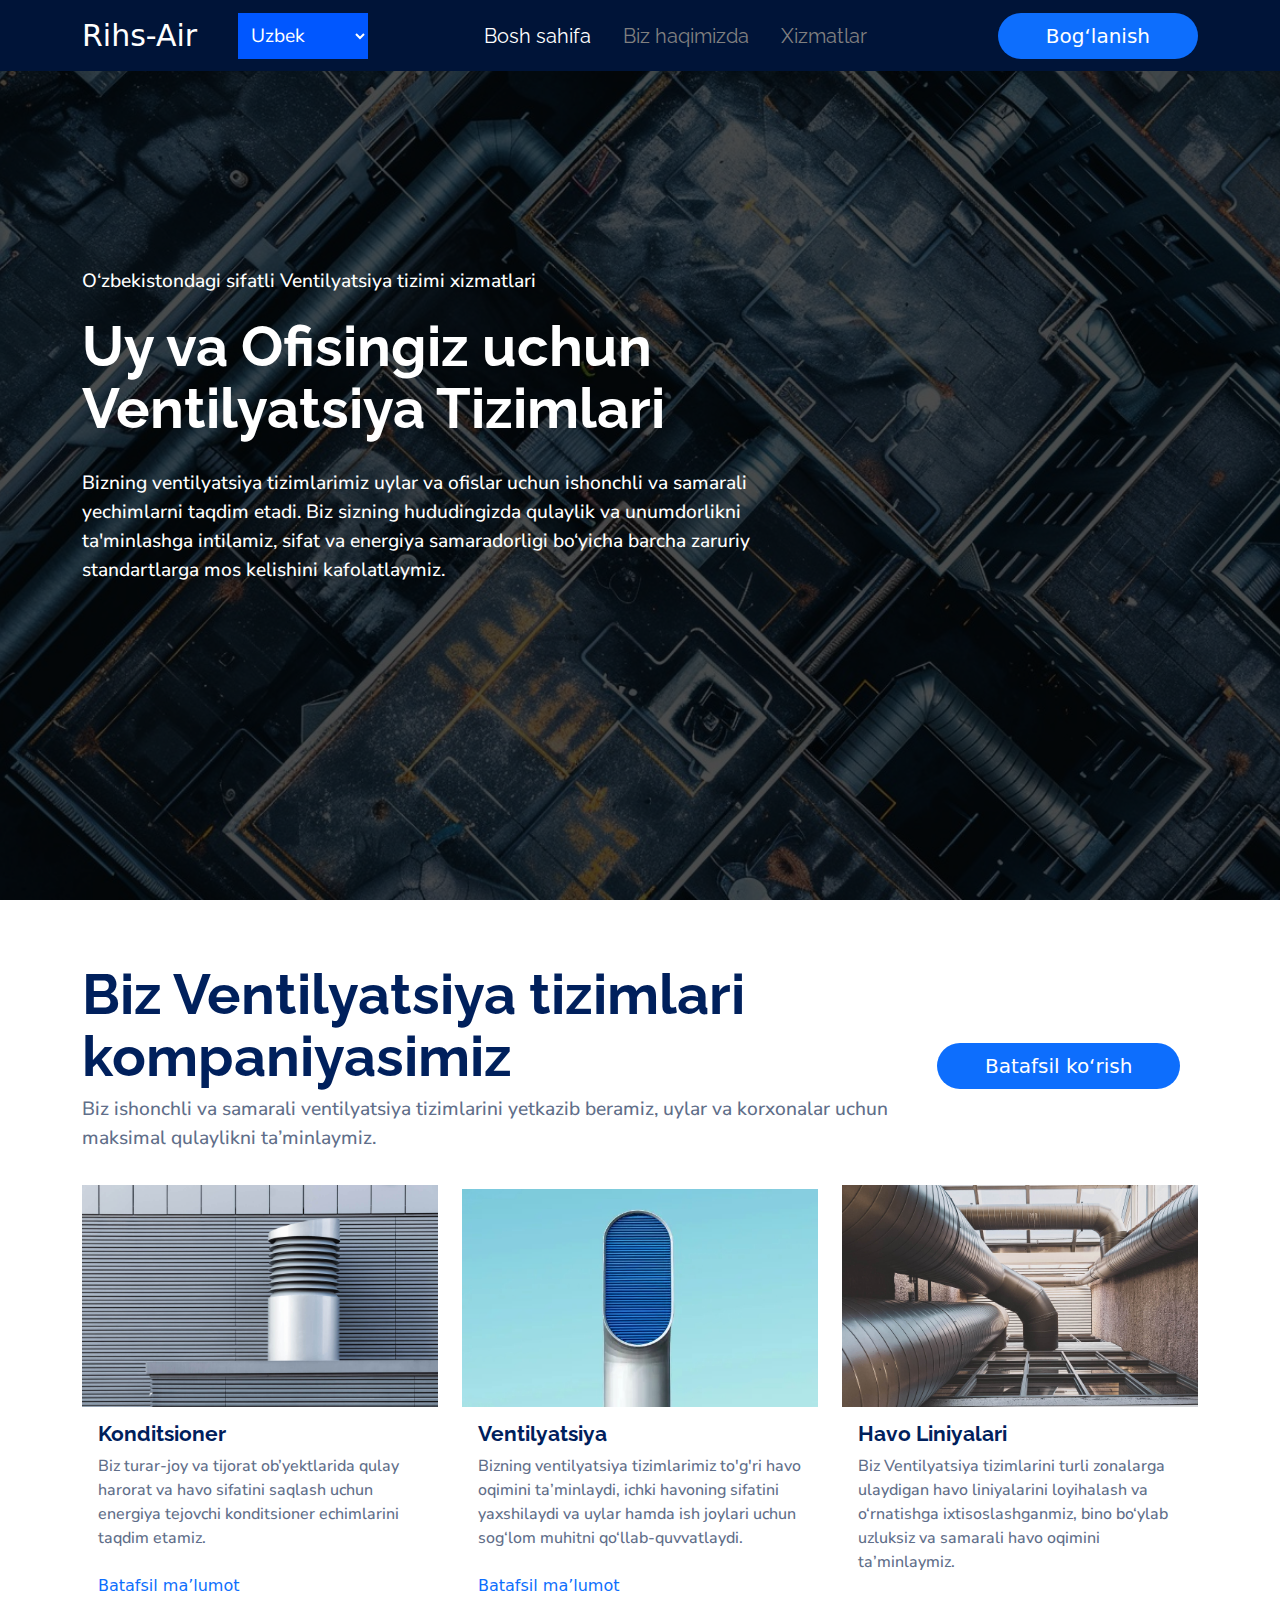
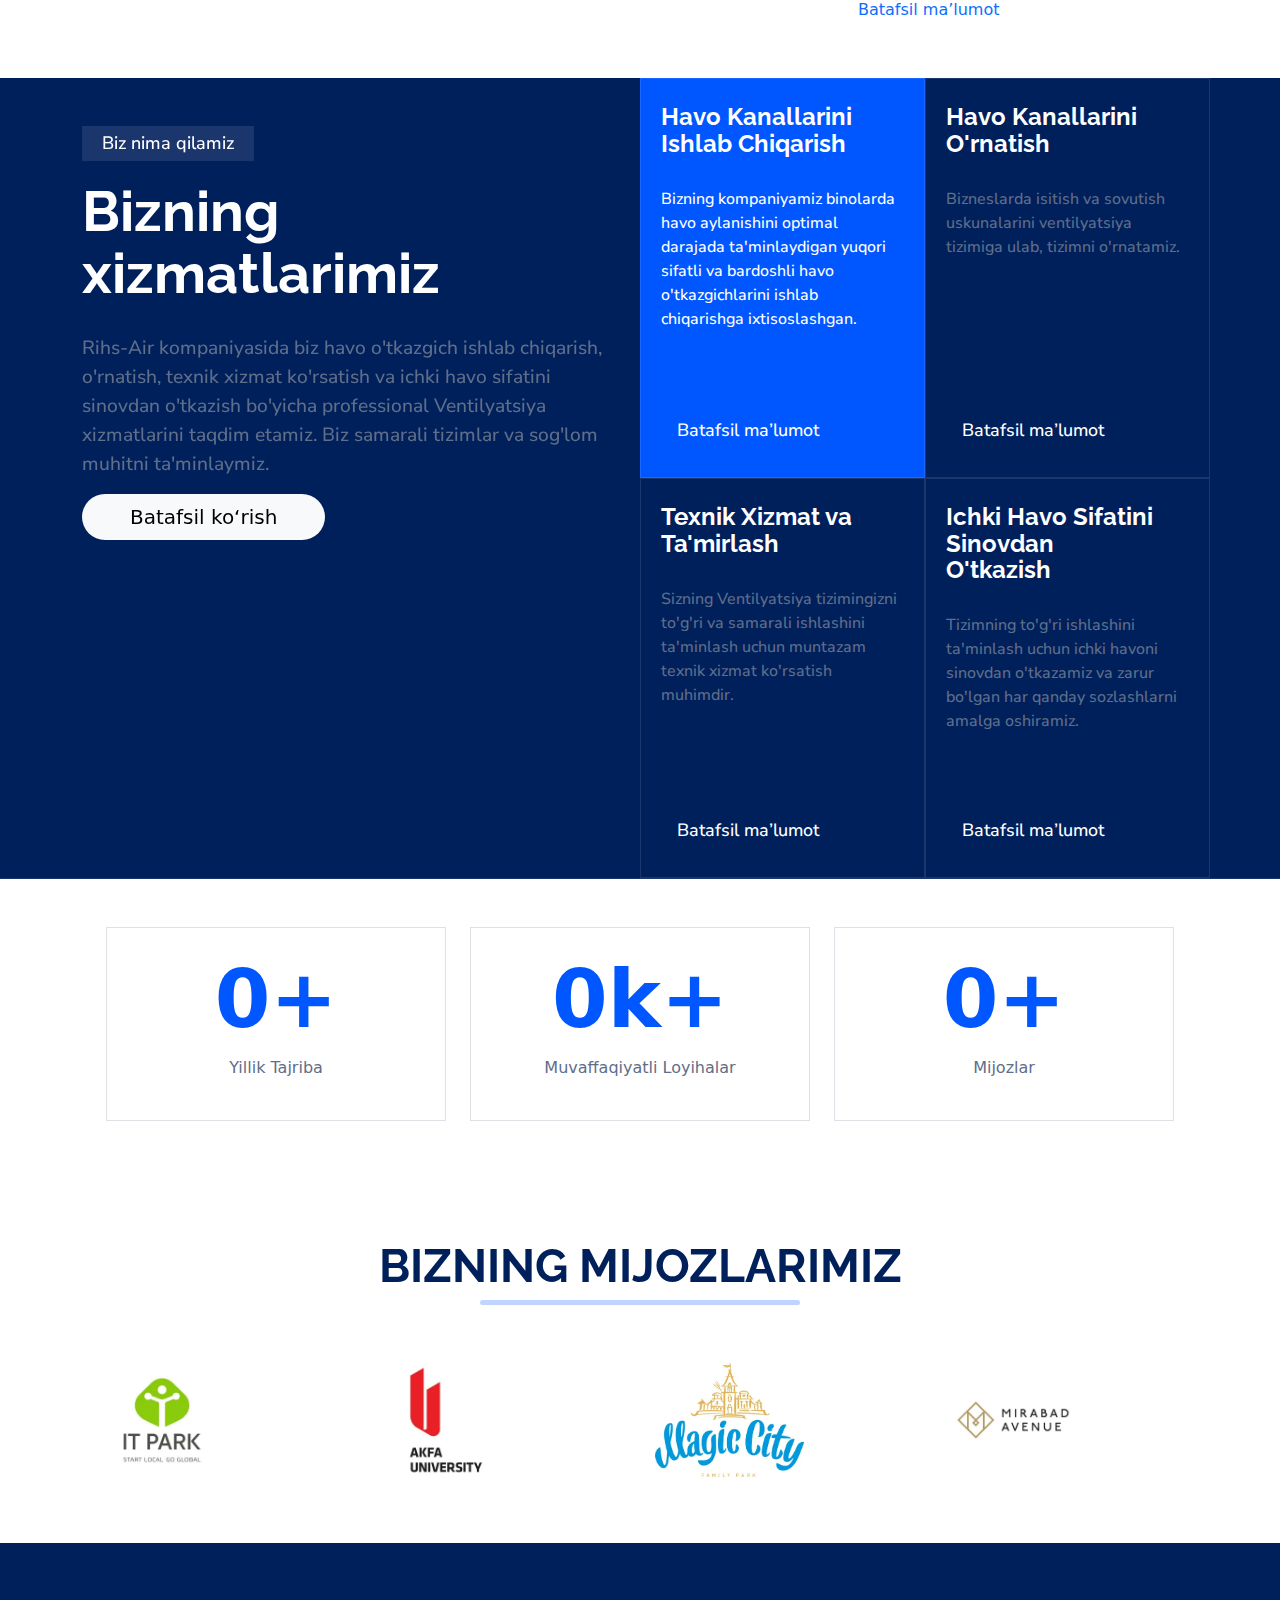
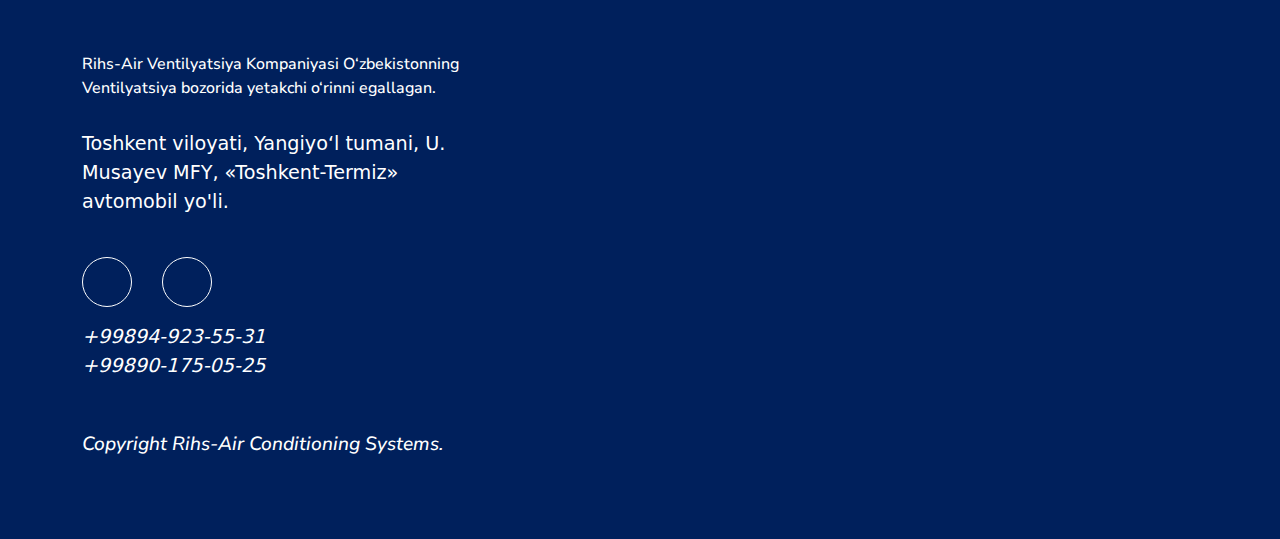
==== commit 29dd9c90: "Update index.html" ====
--- a/index.html
+++ b/index.html
@@ -73,7 +73,7 @@
                         </ul>
                         <!-- Get in Touch -->
                         <div class="d-flex justify-content-center align-items-center">
-                            <a href="#footer">
+                            <a href="#footer-call">
                                 <button 
                                     type="button" 
                                     class="btn btn-primary border-0 rounded-5 px-5 py-2 fs-5"
@@ -305,18 +305,17 @@
                             </a>
                         </div>
                         <div class="footer-social-icons">
-                            <a href="#"><i class="fa-brands fa-instagram"></i></a>
-                            <a href="#"><i class="fa-brands fa-facebook"></i></a>
-                            <a href="https://t.me/akhmedov_2303"><i class="fa-brands fa-telegram"></i></a>
-                        </div>
-                        <div class="footer-call mt-3">
+                            <a href="https://t.me/stfreezer"><i class="fa-brands fa-telegram"></a>
+                            <a href="https://t.me/stfreezer"><i class="fa-brands fa-telegram"></i></a>
+                        </div>
+                        <div class="footer-call mt-3" id="footer-call">
                             <div>
                                 <i class="fa-solid fa-phone"></i>
-                                <a href="#">+99890-175-05-25</a>
+                                <a href="tel: +998949235531">+99894-923-55-31</a>
                             </div>
                             <div>
                                 <i class="fa-solid fa-phone"></i>
-                            <a href="#">+99890-989-16-16</a>
+                            <a href="tel: +998901750525">+99890-175-05-25</a>
                             </div>
                         </div>
                     </div>
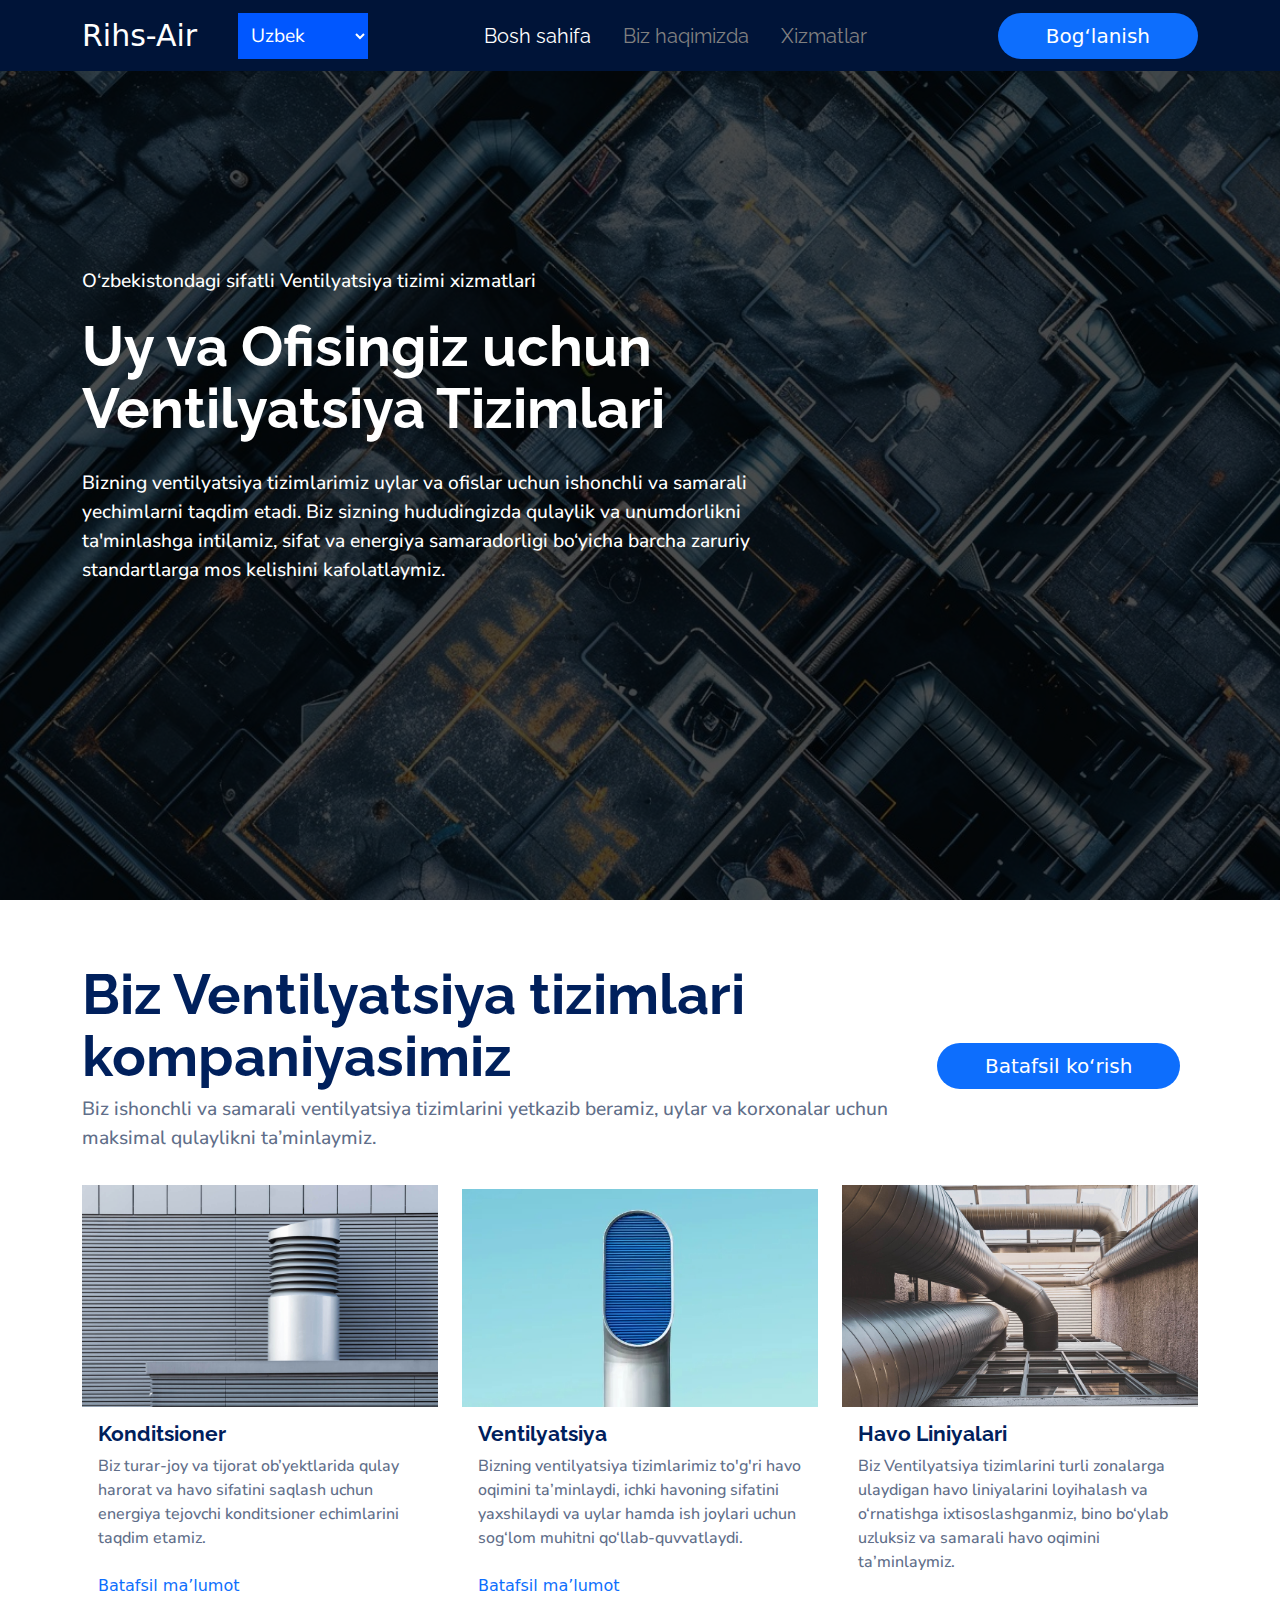
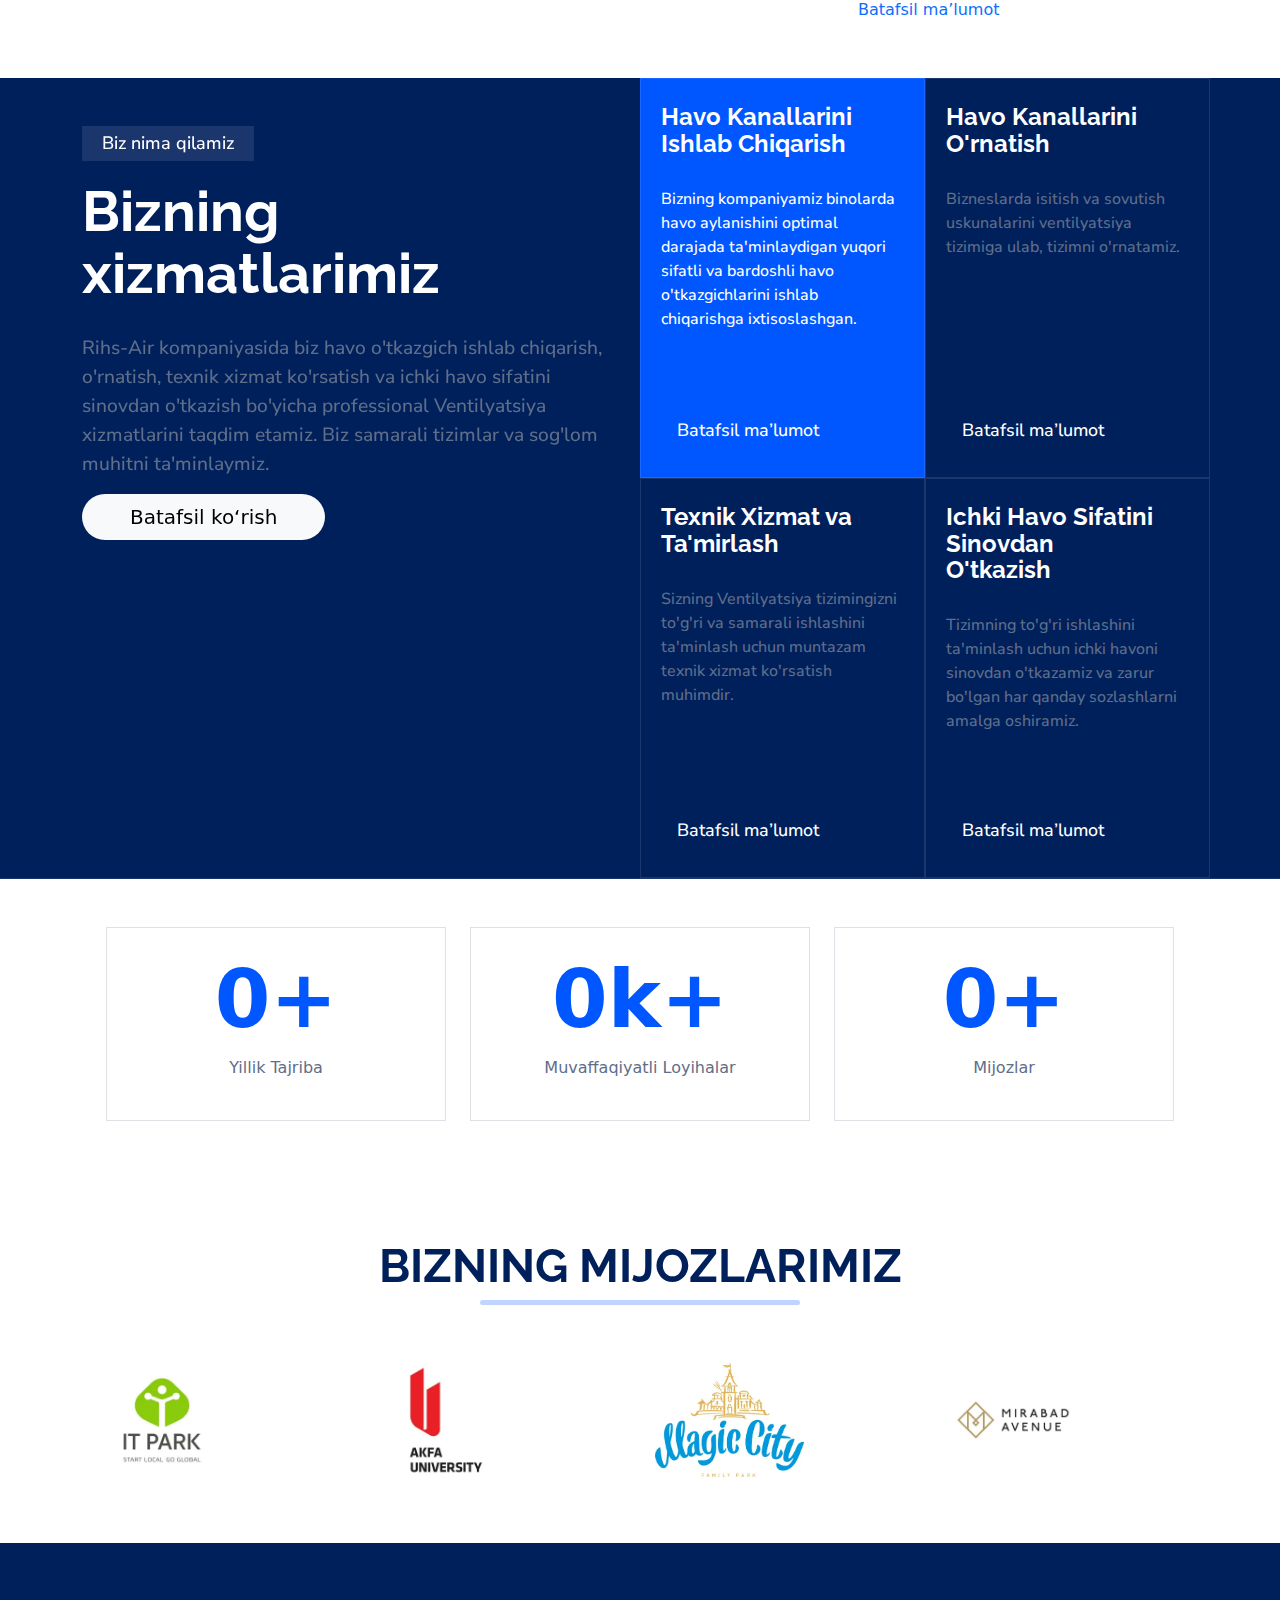
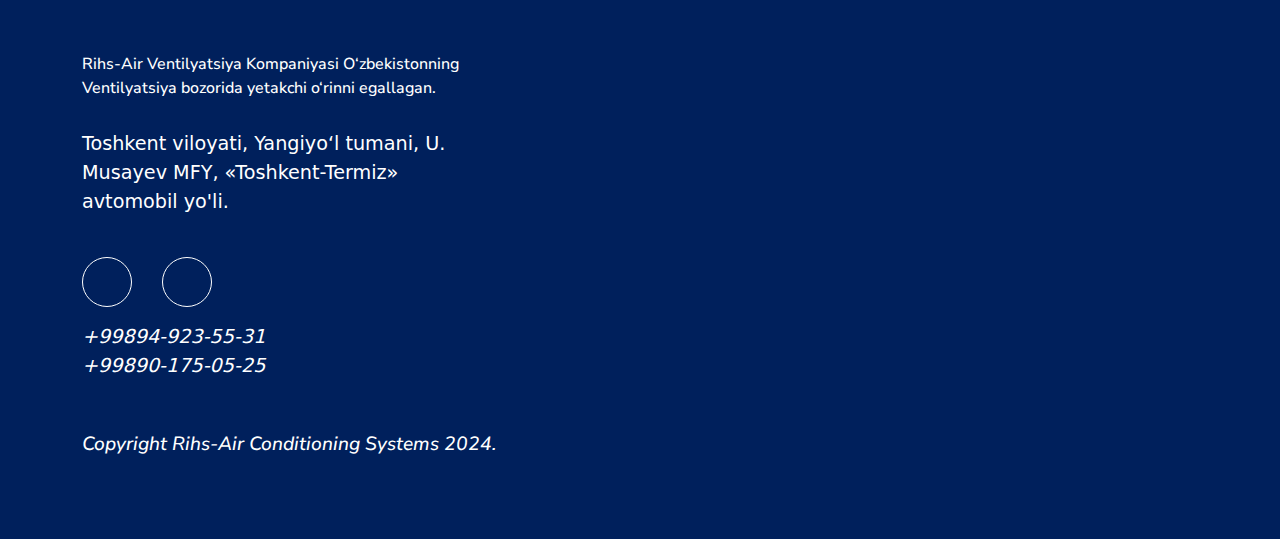
==== commit 895ba82c: "Update index.html" ====
--- a/index.html
+++ b/index.html
@@ -321,7 +321,7 @@
                     </div>
                     <div class="footer-copyright">
                         <i class="fa-regular fa-copyright"></i>
-                        Copyright Rihs-Air Conditioning Systems.
+                        Copyright Rihs-Air Conditioning Systems 2024.
                     </div>
                 </div>
                 <div class="map mb-5 mb-lg-0">
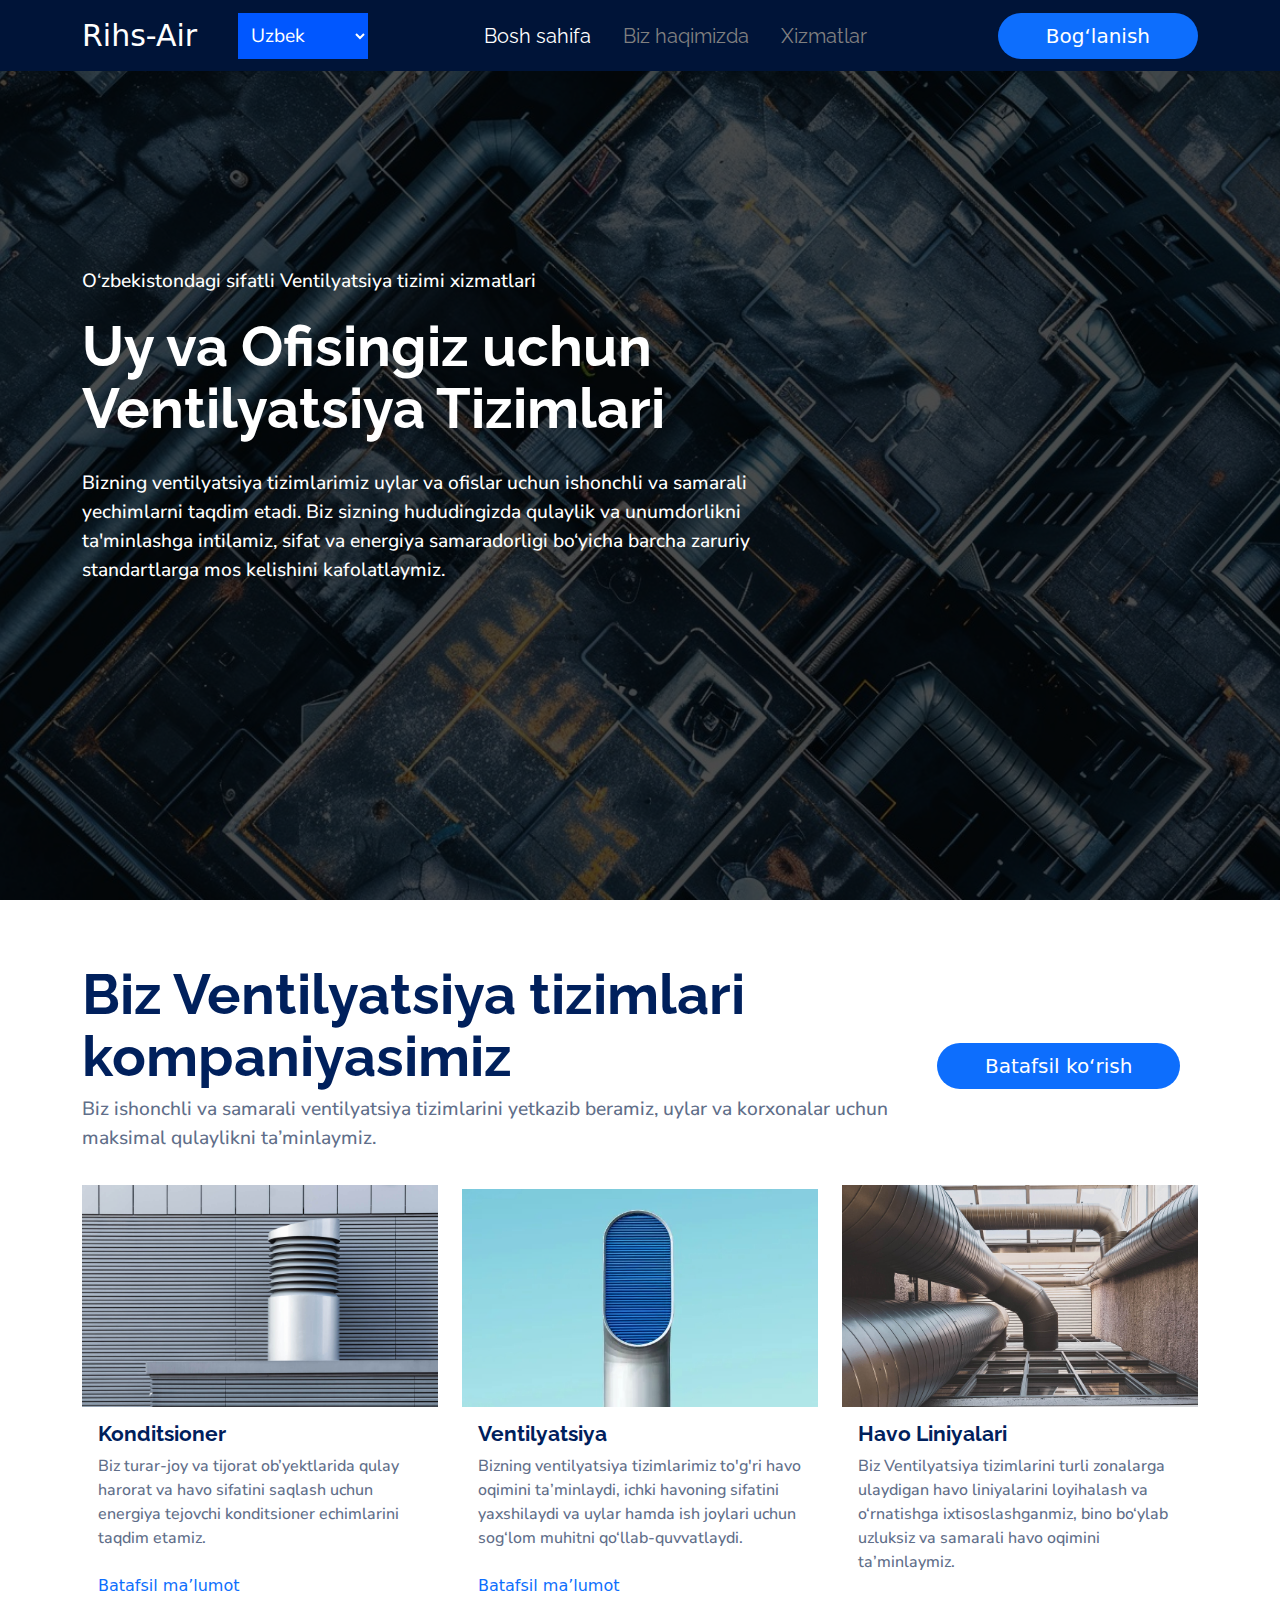
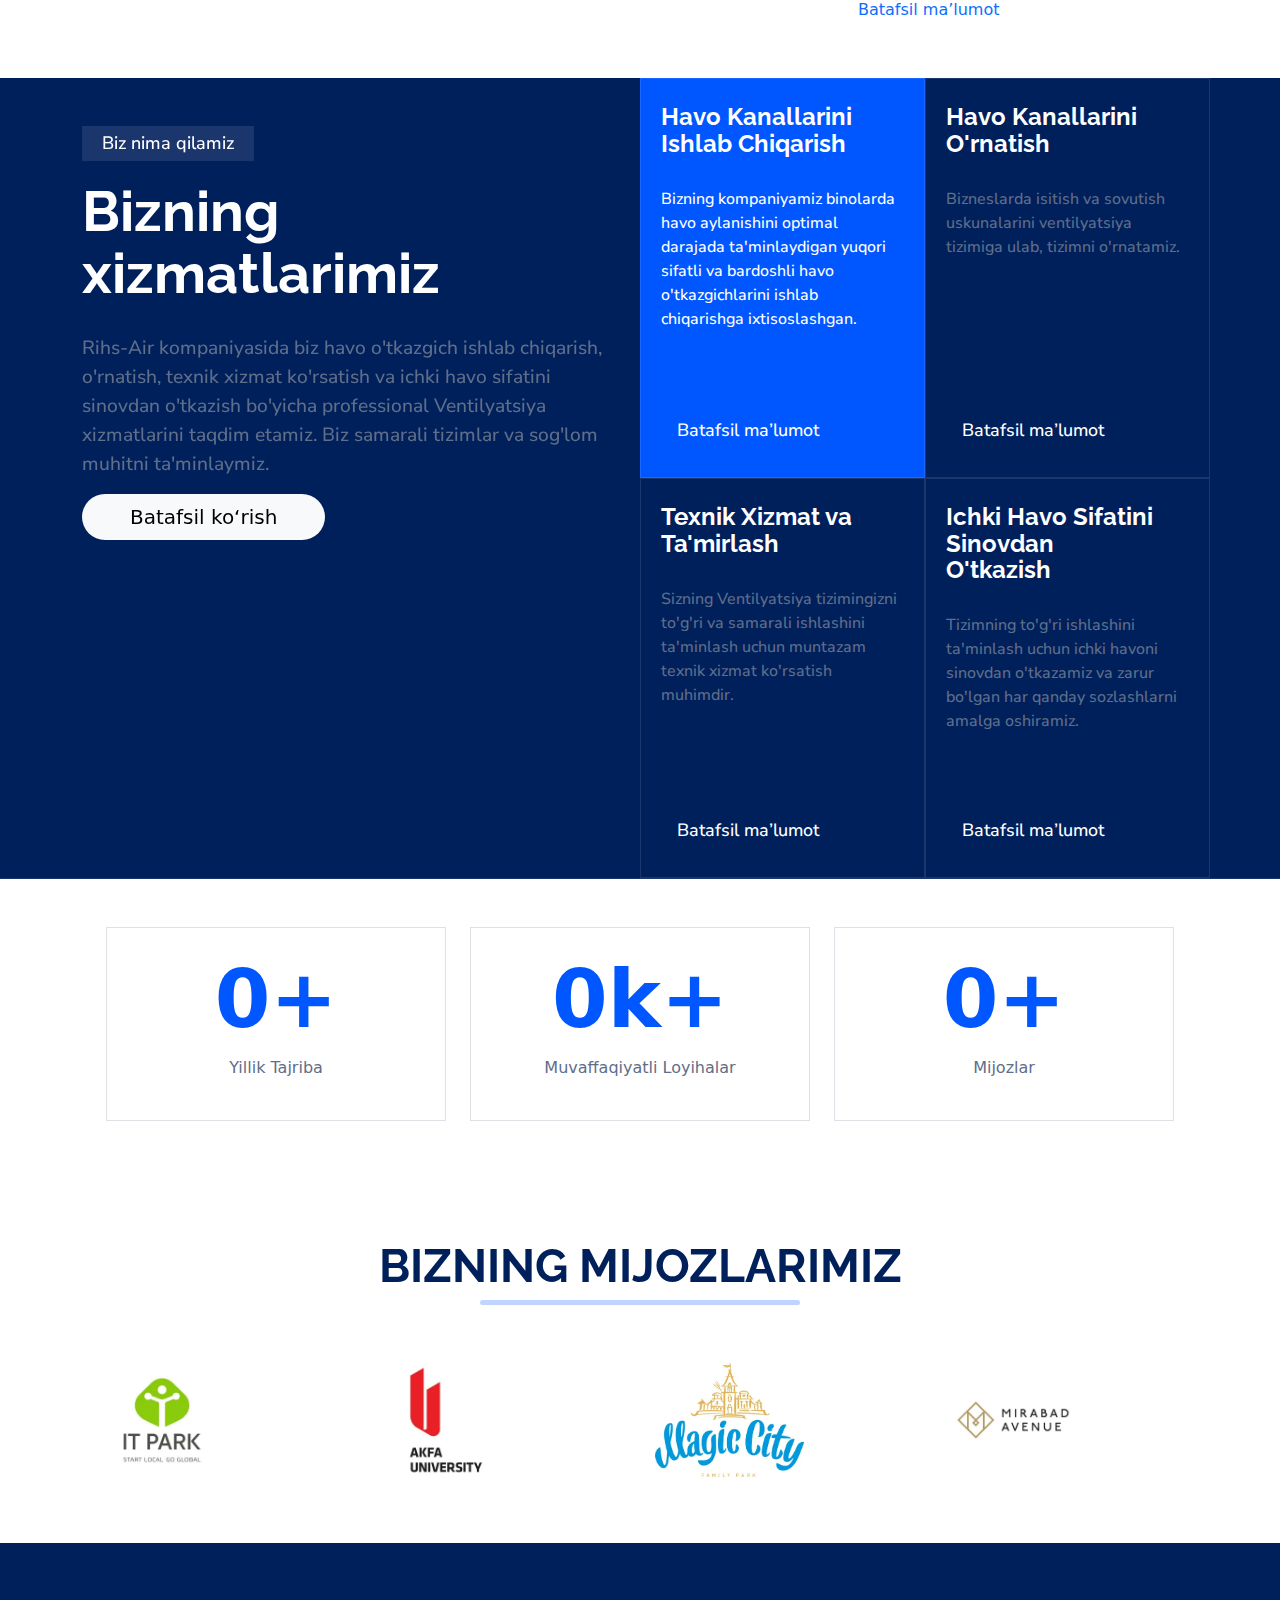
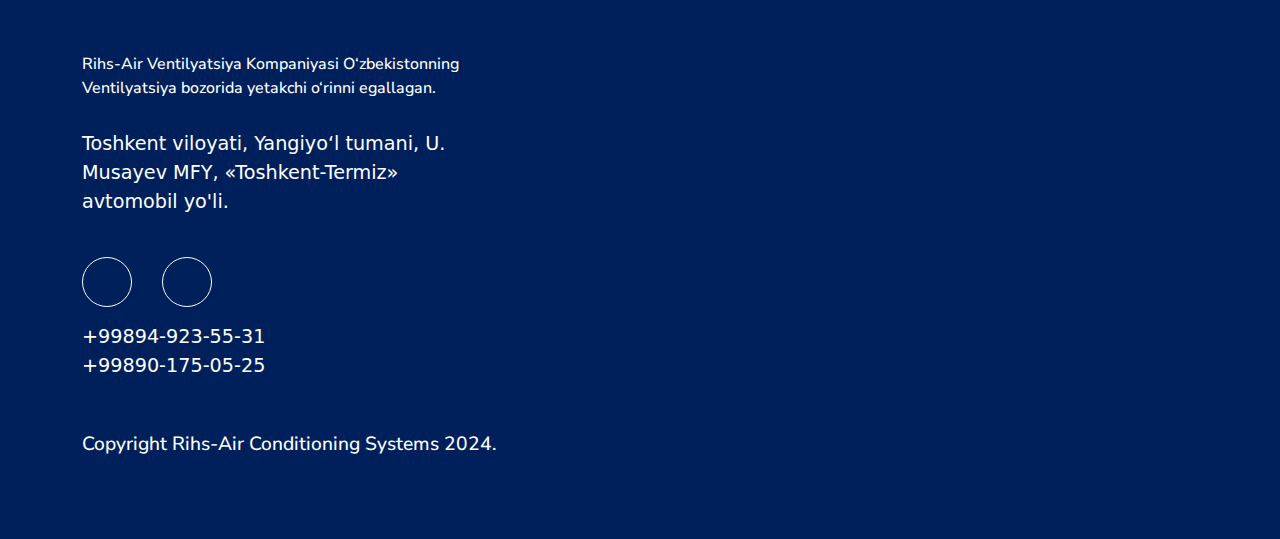
==== commit dd8bbee9: "Update index.html" ====
--- a/index.html
+++ b/index.html
@@ -305,7 +305,7 @@
                             </a>
                         </div>
                         <div class="footer-social-icons">
-                            <a href="https://t.me/stfreezer"><i class="fa-brands fa-telegram"></a>
+                            <a href="https://t.me/stfreezer"><i class="fa-brands fa-telegram"></i></a>
                             <a href="https://t.me/stfreezer"><i class="fa-brands fa-telegram"></i></a>
                         </div>
                         <div class="footer-call mt-3" id="footer-call">
